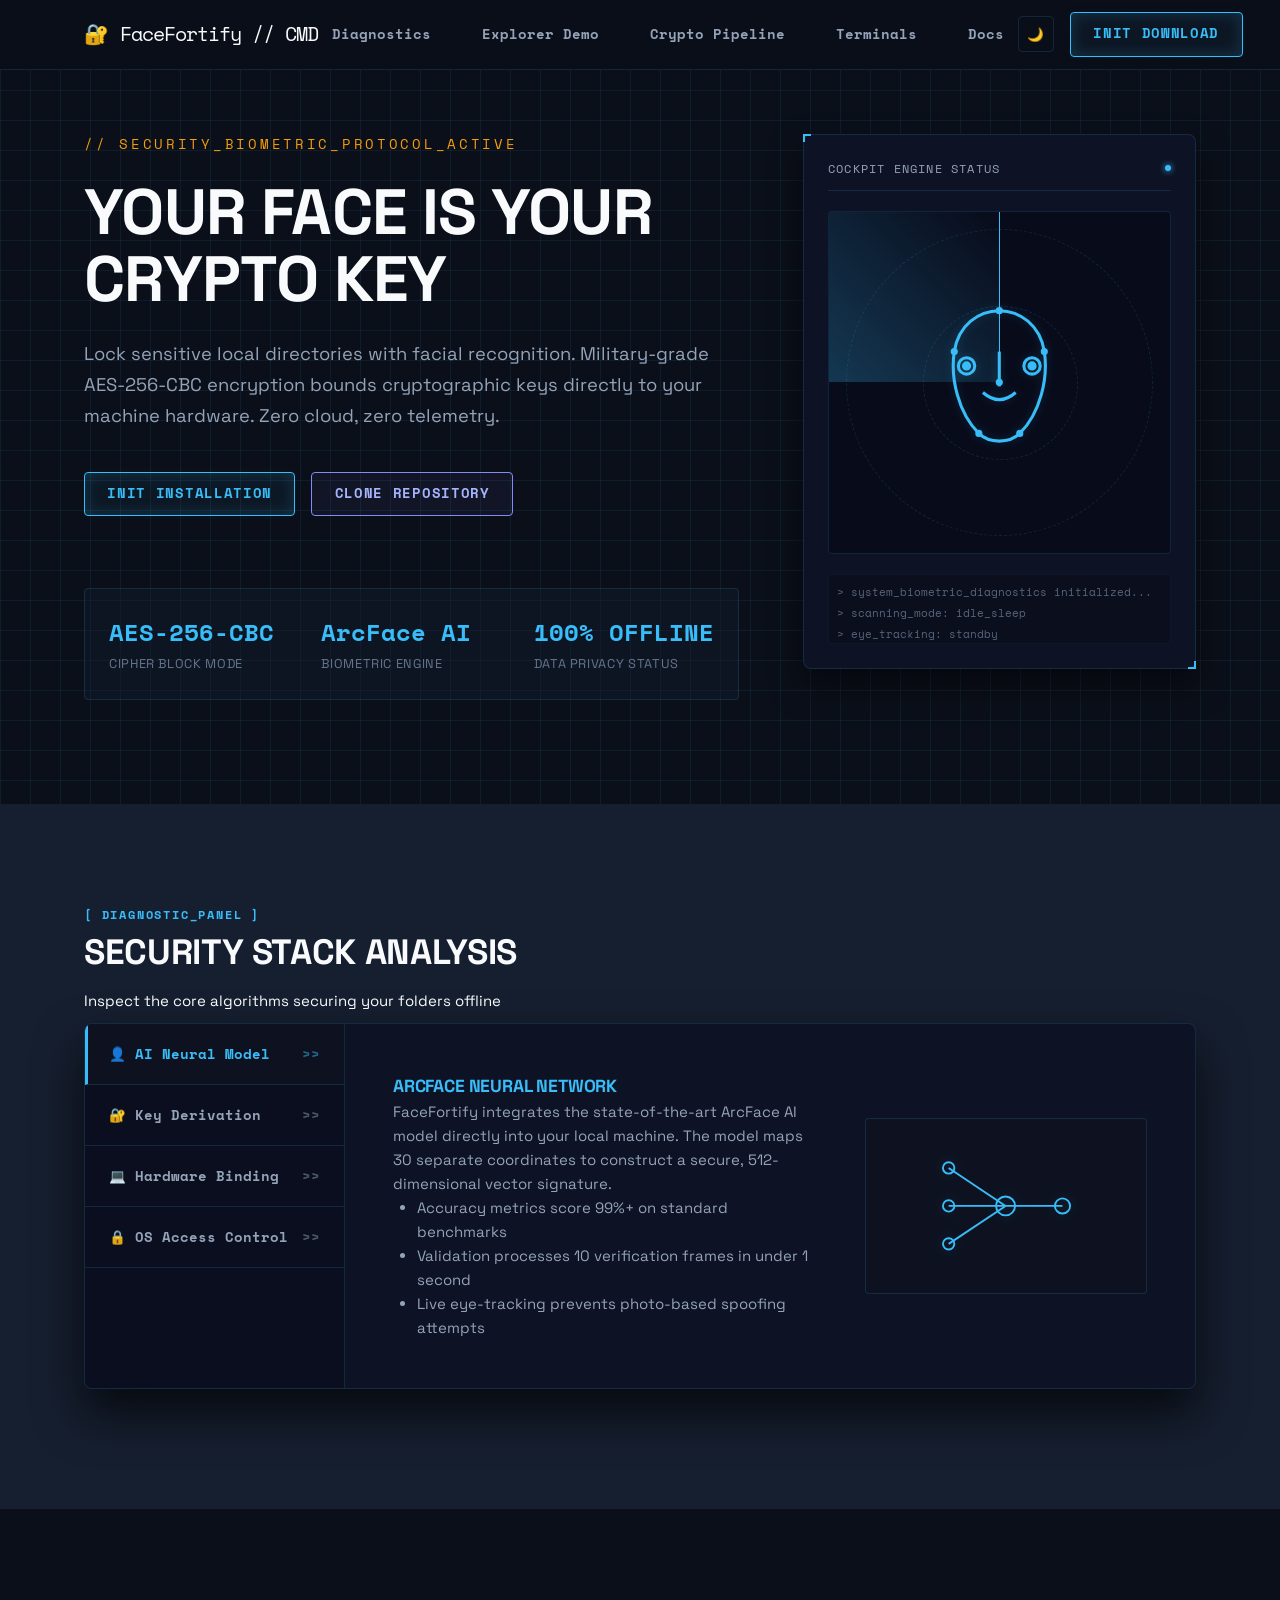
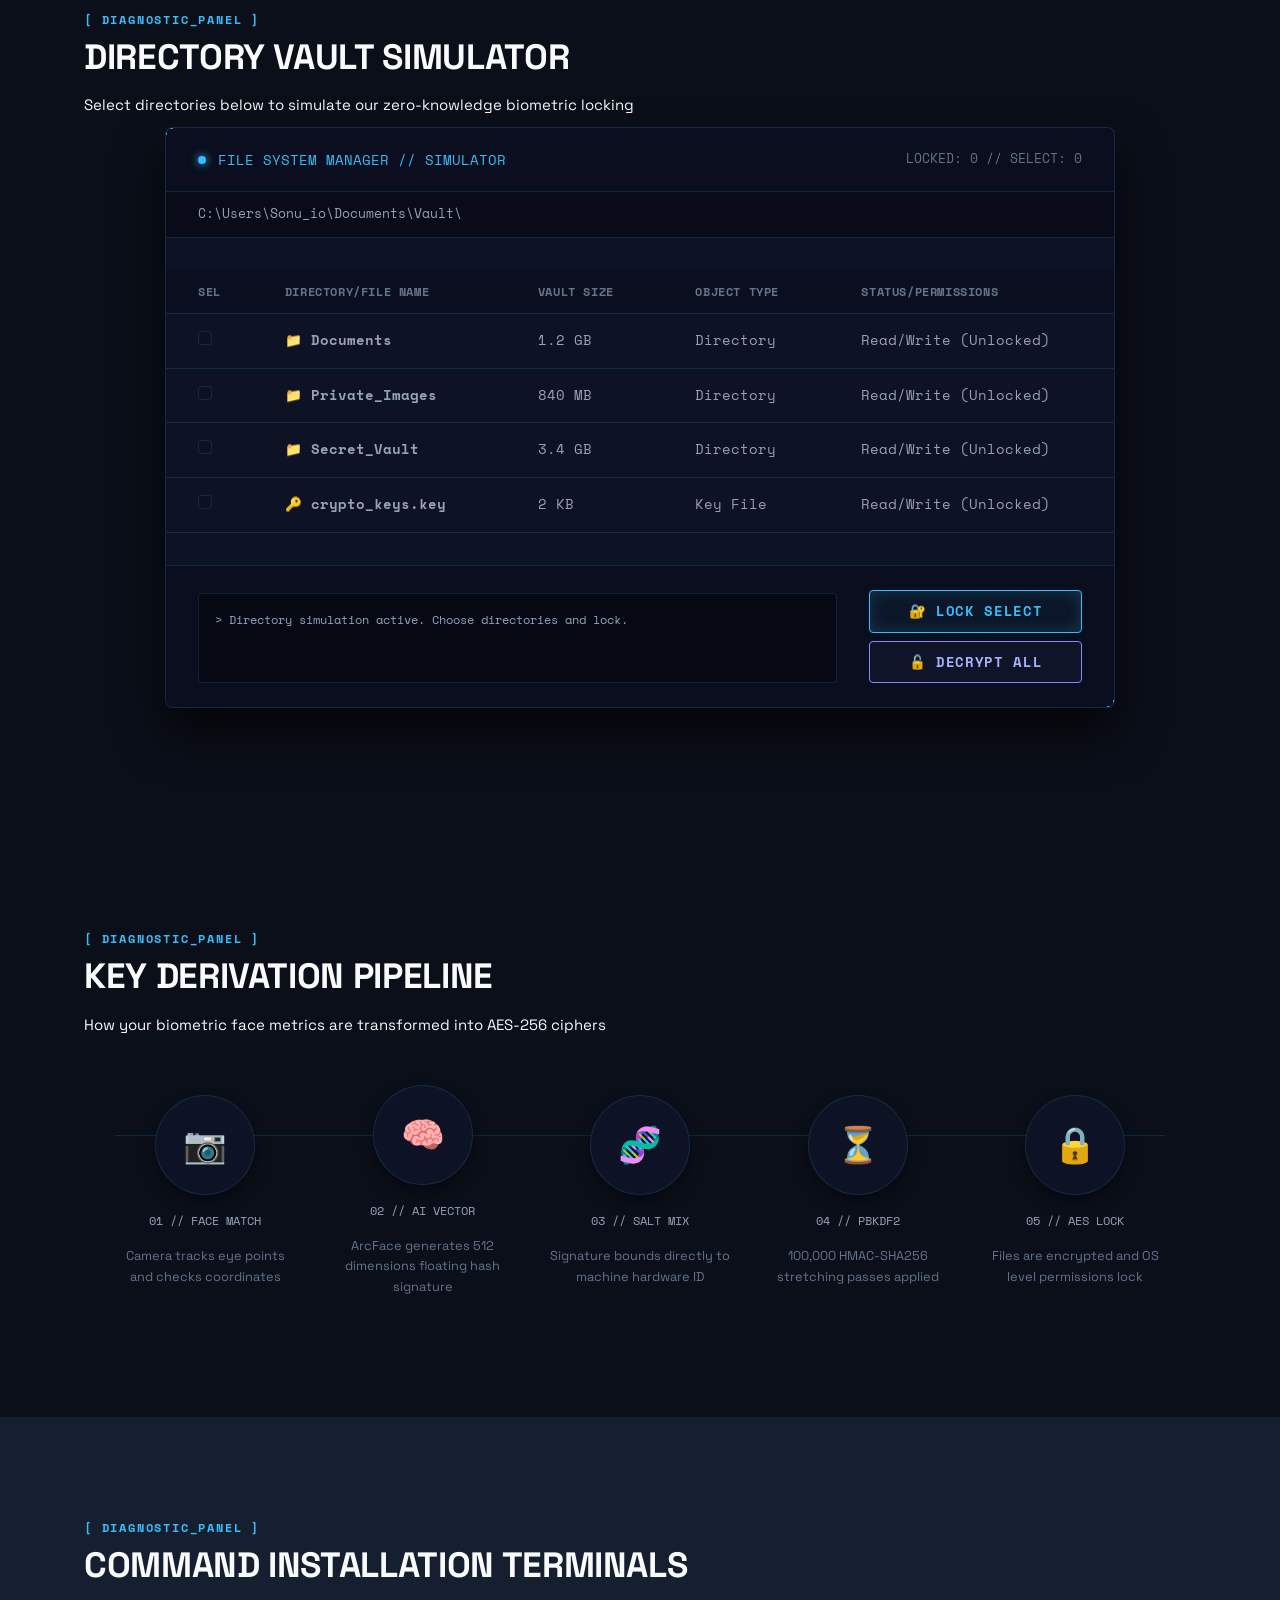
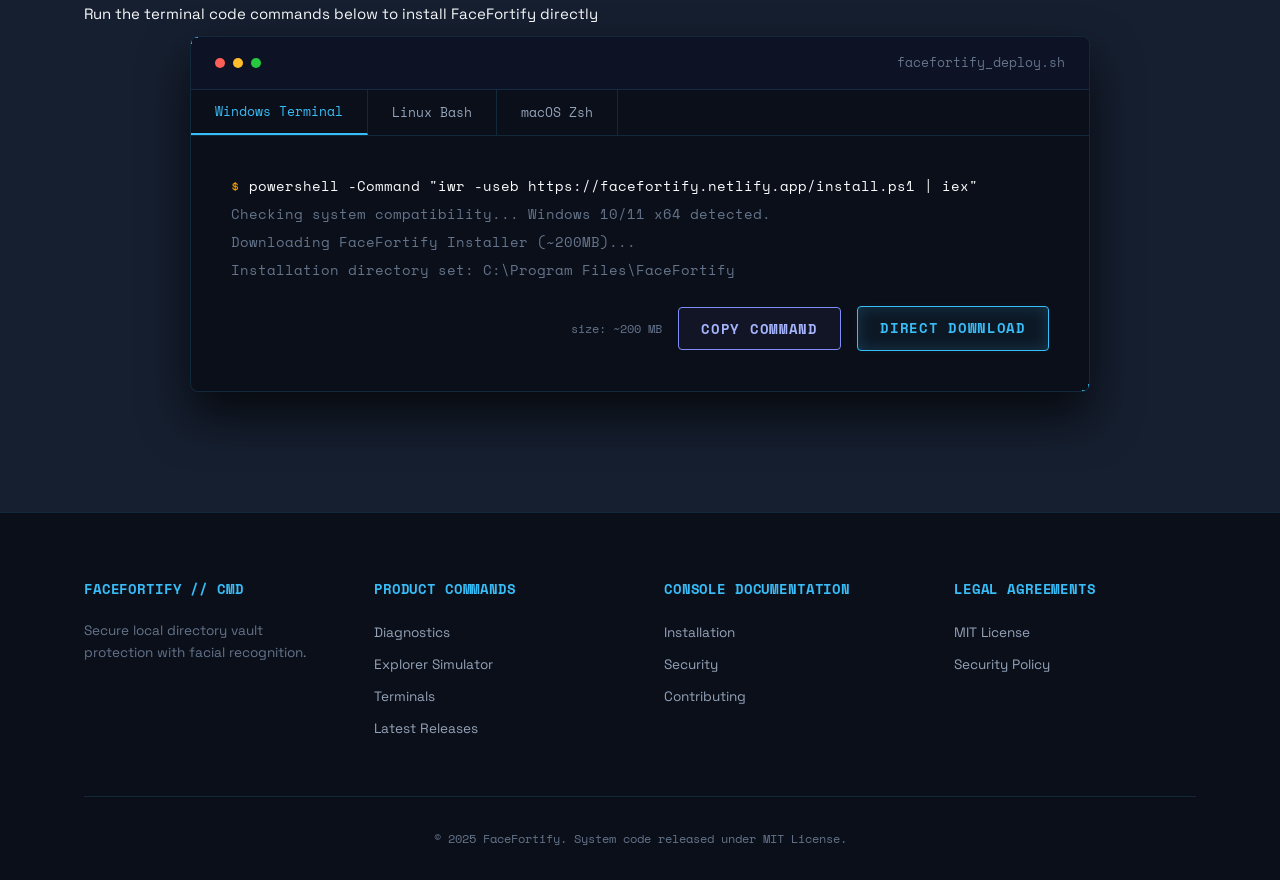
==== index.html @ 137acd89 "feat: initialize project website with documentation, core styling, and security guides" ====
<!DOCTYPE html>
<html lang="en">
<head>
    <meta charset="UTF-8">
    <meta name="viewport" content="width=device-width, initial-scale=1.0">
    <meta name="description" content="FaceFortify - Secure folder protection with facial recognition. Military-grade encryption meets cutting-edge AI.">
    <meta name="keywords" content="facial recognition, encryption, folder lock, security, privacy, AES-256">
    <meta name="author" content="FaceFortify">
    
    <!-- Open Graph / Social Media -->
    <meta property="og:type" content="website">
    <meta property="og:title" content="FaceFortify - Secure Folder Protection with Facial Recognition">
    <meta property="og:description" content="Lock your sensitive folders with your face. AES-256 encryption + AI-powered facial recognition.">
    <meta property="og:image" content="https://facefortify.netlify.app/images/social-preview.png">
    
    <title>FaceFortify - Biometric Folder Lock & Cryptographic Console</title>
    
    <!-- Favicon -->
    <link rel="icon" type="image/png" href="images/favicon.png">
    
    <!-- CSS -->
    <link rel="stylesheet" href="css/style.css">
</head>
<body>
    <!-- Navigation Cockpit -->
    <nav class="nav">
        <div class="container">
            <div class="nav-wrapper">
                <a href="index.html" class="logo">
                    🔐 <span>FaceFortify // CMD</span>
                </a>
                <ul class="nav-menu" id="nav-menu">
                    <li><a href="#diagnostic-console">Diagnostics</a></li>
                    <li><a href="#folder-explorer">Explorer Demo</a></li>
                    <li><a href="#pipeline">Crypto Pipeline</a></li>
                    <li><a href="#download">Terminals</a></li>
                    <li><a href="docs/user-guide.html">Docs</a></li>
                </ul>
                <div style="display: flex; align-items: center; gap: 1rem;">
                    <!-- Theme Toggle -->
                    <button id="theme-toggle" class="theme-toggle-btn" aria-label="Toggle Theme">
                        🌙
                    </button>
                    <!-- Mobile Hamburger -->
                    <button class="hamburger-menu" id="hamburger-menu" aria-label="Toggle Mobile Menu">
                        <span class="hamburger-line"></span>
                        <span class="hamburger-line"></span>
                        <span class="hamburger-line"></span>
                    </button>
                    <a href="#download" class="btn btn-primary">Init Download</a>
                </div>
            </div>
        </div>
    </nav>

    <!-- Hero Cockpit Section -->
    <section class="hero">
        <div class="container">
            <div class="hero-content">
                <div class="hero-text">
                    <span class="hero-tag">// security_biometric_protocol_active</span>
                    <h1 class="hero-title">
                        Your Face is Your <span class="gradient-text">Crypto Key</span>
                    </h1>
                    <p class="hero-subtitle">
                        Lock sensitive local directories with facial recognition. Military-grade AES-256-CBC encryption bounds cryptographic keys directly to your machine hardware. Zero cloud, zero telemetry.
                    </p>
                    <div class="hero-buttons">
                        <a href="#download" class="btn btn-large btn-primary">
                            Init Installation
                        </a>
                        <a href="https://github.com/SonuKumar-dev/FaceFortify" class="btn btn-large btn-secondary" target="_blank">
                            Clone Repository
                        </a>
                    </div>
                    
                    <div class="hero-stats">
                        <div class="stat">
                            <span class="stat-number">AES-256-CBC</span>
                            <span class="stat-label">CIPHER BLOCK MODE</span>
                        </div>
                        <div class="stat">
                            <span class="stat-number">ArcFace AI</span>
                            <span class="stat-label">BIOMETRIC ENGINE</span>
                        </div>
                        <div class="stat">
                            <span class="stat-number">100% OFFLINE</span>
                            <span class="stat-label">DATA PRIVACY STATUS</span>
                        </div>
                    </div>
                </div>

                <!-- Biometric Diagnostic Radar Cockpit (Right Side) -->
                <div class="biometric-scanner-cockpit hud-border">
                    <div class="cockpit-header">
                        <span class="cockpit-title">COCKPIT ENGINE STATUS</span>
                        <span class="status-dot" style="width: 6px; height: 6px; background-color: var(--primary-color); border-radius: 50%; box-shadow: 0 0 6px var(--primary-color);"></span>
                    </div>
                    
                    <div class="cockpit-screen">
                        <div class="cockpit-radar-grid"></div>
                        <div class="cockpit-radar-beam"></div>
                        
                        <!-- Face Biometric SVG Grid Overlay -->
                        <svg class="biometric-cockpit-mesh" viewBox="0 0 100 100">
                            <path d="M50 15 C40 15, 30 22, 28 35 C26 48, 30 65, 40 75 C45 80, 55 80, 60 75 C70 65, 74 48, 72 35 C70 22, 60 15, 50 15 Z" />
                            <path d="M38 42 A 4 4 0 1 1 30 42 A 4 4 0 1 1 38 42 Z" />
                            <path d="M70 42 A 4 4 0 1 1 62 42 A 4 4 0 1 1 70 42 Z" />
                            <path d="M42 55 Q 50 62, 58 55" />
                            <line x1="50" y1="35" x2="50" y2="52" />
                            <circle cx="50" cy="50" r="1" />
                            <!-- Eye tracker points -->
                            <circle cx="34" cy="42" r="1.5" fill="var(--primary-color)" />
                            <circle cx="66" cy="42" r="1.5" fill="var(--primary-color)" />
                            <!-- Face boundary tracking points -->
                            <circle cx="50" cy="15" r="1" fill="var(--primary-color)" />
                            <circle cx="28" cy="35" r="1" fill="var(--primary-color)" />
                            <circle cx="72" cy="35" r="1" fill="var(--primary-color)" />
                            <circle cx="40" cy="75" r="1" fill="var(--primary-color)" />
                            <circle cx="60" cy="75" r="1" fill="var(--primary-color)" />
                        </svg>
                    </div>
                    
                    <div class="cockpit-data-readout" id="cockpit-readout">
                        <div class="readout-line">> system_biometric_diagnostics initialized...</div>
                        <div class="readout-line">> scanning_mode: idle_sleep</div>
                        <div class="readout-line">> eye_tracking: standby</div>
                    </div>
                </div>
            </div>
        </div>
    </section>

    <!-- Technical Diagnostic Tabbed Panel -->
    <section class="diag-section" id="diagnostic-console">
        <div class="container">
            <div class="section-header">
                <h2 class="section-title">Security Stack Analysis</h2>
                <p class="section-subtitle">Inspect the core algorithms securing your folders offline</p>
            </div>
            
            <div class="diag-container">
                <div class="diag-tabs-menu">
                    <button class="diag-tab-btn active" data-tab="tab-neural">👤 AI Neural Model</button>
                    <button class="diag-tab-btn" data-tab="tab-cryptography">🔐 Key Derivation</button>
                    <button class="diag-tab-btn" data-tab="tab-hardware">💻 Hardware Binding</button>
                    <button class="diag-tab-btn" data-tab="tab-acl">🔒 OS Access Control</button>
                </div>
                
                <!-- Tab 1: AI Neural Model -->
                <div class="diag-panel-content active" id="tab-neural">
                    <div class="diag-panel-layout">
                        <div class="diag-panel-info">
                            <h3 class="neon-text-cyan mb-2">ArcFace Neural Network</h3>
                            <p class="mb-3" style="color: var(--text-secondary);">
                                FaceFortify integrates the state-of-the-art ArcFace AI model directly into your local machine. The model maps 30 separate coordinates to construct a secure, 512-dimensional vector signature.
                            </p>
                            <ul class="mb-3" style="margin-left: 1.5rem; color: var(--text-secondary);">
                                <li>Accuracy metrics score 99%+ on standard benchmarks</li>
                                <li>Validation processes 10 verification frames in under 1 second</li>
                                <li>Live eye-tracking prevents photo-based spoofing attempts</li>
                            </ul>
                        </div>
                        <div class="diag-visual-slot">
                            <!-- ArcFace SVG Diagram -->
                            <svg class="neural-grid-mesh" viewBox="0 0 100 60">
                                <!-- Node Connections -->
                                <line x1="20" y1="10" x2="50" y2="30" stroke="rgba(0, 242, 254, 0.2)" stroke-width="0.8" />
                                <line x1="20" y1="30" x2="50" y2="30" stroke="rgba(0, 242, 254, 0.2)" stroke-width="0.8" />
                                <line x1="20" y1="50" x2="50" y2="30" stroke="rgba(0, 242, 254, 0.2)" stroke-width="0.8" />
                                <line x1="50" y1="30" x2="80" y2="30" stroke="rgba(127, 0, 255, 0.3)" stroke-width="0.8" />
                                <!-- Network Nodes -->
                                <circle class="neural-node" cx="20" cy="10" r="3" />
                                <circle class="neural-node" cx="20" cy="30" r="3" />
                                <circle class="neural-node" cx="20" cy="50" r="3" />
                                <circle class="neural-node" cx="50" cy="30" r="5" />
                                <circle class="neural-node" cx="80" cy="30" r="4" fill="var(--secondary-light)" />
                            </svg>
                        </div>
                    </div>
                </div>
                
                <!-- Tab 2: Cryptography -->
                <div class="diag-panel-content" id="tab-cryptography">
                    <div class="diag-panel-layout">
                        <div class="diag-panel-info">
                            <h3 class="neon-text-purple mb-2">PBKDF2 Key Derivation</h3>
                            <p class="mb-3" style="color: var(--text-secondary);">
                                Encrypted key files are protected from brute force attacks using PBKDF2 hash stretching (utilizing HMAC-SHA256). The process stretches input vectors over 100,000 CPU iterations.
                            </p>
                            <ul class="mb-3" style="margin-left: 1.5rem; color: var(--text-secondary);">
                                <li>Derives keys using a dynamically generated unique cryptographed salt</li>
                                <li>Slows dictionary attack attempts down to 10 guesses per second</li>
                                <li>AES-256-CBC encrypts individual files sequentially</li>
                            </ul>
                        </div>
                        <div class="diag-visual-slot">
                            <!-- Cryptography SVG Diagram -->
                            <svg class="neural-grid-mesh" viewBox="0 0 100 60">
                                <!-- Mixing flow block diagram -->
                                <rect class="mixing-block" x="15" y="15" width="25" height="30" rx="2" />
                                <rect class="mixing-block" x="60" y="15" width="25" height="30" rx="2" />
                                <path class="mixing-arrow" d="M 40 30 L 60 30" />
                                <text x="27.5" y="33" fill="var(--primary-color)" font-family="Space Mono" font-size="6" text-anchor="middle">SALT</text>
                                <text x="72.5" y="33" fill="var(--secondary-light)" font-family="Space Mono" font-size="6" text-anchor="middle">KEY</text>
                            </svg>
                        </div>
                    </div>
                </div>
                
                <!-- Tab 3: Hardware Binding -->
                <div class="diag-panel-content" id="tab-hardware">
                    <div class="diag-panel-layout">
                        <div class="diag-panel-info">
                            <h3 class="neon-text-cyan mb-2">Machine Hardware Binding</h3>
                            <p class="mb-3" style="color: var(--text-secondary);">
                                To guarantee that stolen hard drives or copied keyfiles remain completely useless on other computers, FaceFortify derives hashes directly from machine hardware signatures.
                            </p>
                            <ul class="mb-3" style="margin-left: 1.5rem; color: var(--text-secondary);">
                                <li>CPU serial numbers and motherboard serial identifiers are queried</li>
                                <li>Primary network interfaces' hardware MAC addresses are mixed in</li>
                                <li>Backup passwords can recover data if hardware needs repairs</li>
                            </ul>
                        </div>
                        <div class="diag-visual-slot">
                            <svg class="neural-grid-mesh" viewBox="0 0 100 60">
                                <!-- Hardware bind graphic -->
                                <rect x="25" y="10" width="50" height="40" rx="4" fill="none" stroke="var(--primary-color)" stroke-width="1" />
                                <line x1="25" y1="20" x2="75" y2="20" stroke="var(--primary-color)" stroke-width="1" />
                                <line x1="25" y1="40" x2="75" y2="40" stroke="var(--primary-color)" stroke-width="1" />
                                <text x="50" y="17" fill="var(--primary-color)" font-family="Space Mono" font-size="5" text-anchor="middle">CPU SIG</text>
                                <text x="50" y="32" fill="var(--primary-color)" font-family="Space Mono" font-size="5" text-anchor="middle">MAC ADDR</text>
                                <text x="50" y="47" fill="var(--primary-color)" font-family="Space Mono" font-size="5" text-anchor="middle">MOTHERBOARD</text>
                            </svg>
                        </div>
                    </div>
                </div>
                
                <!-- Tab 4: OS Access Control -->
                <div class="diag-panel-content" id="tab-acl">
                    <div class="diag-panel-layout">
                        <div class="diag-panel-info">
                            <h3 class="neon-text-purple mb-2">OS-Level Permissions Lock</h3>
                            <p class="mb-3" style="color: var(--text-secondary);">
                                Besides binary file encryption, the desktop app modifies system access control permissions dynamically on folders.
                            </p>
                            <ul class="mb-3" style="margin-left: 1.5rem; color: var(--text-secondary);">
                                <li>Applies OS Access Control Lists (ACL) on Windows hosts</li>
                                <li>Fires system chmod updates directly on Linux and macOS devices</li>
                                <li>Restricts other local user profiles from accessing locked paths</li>
                            </ul>
                        </div>
                        <div class="diag-visual-slot">
                            <svg class="neural-grid-mesh" viewBox="0 0 100 60">
                                <!-- OS shield graphic -->
                                <path d="M 50 10 Q 30 15, 30 35 Q 50 50, 50 50 Q 50 50, 70 35 Q 70 15, 50 10 Z" fill="none" stroke="var(--secondary-light)" stroke-width="1.5" />
                                <text x="50" y="32" fill="var(--text-primary)" font-family="Space Mono" font-size="8" text-anchor="middle">ACL</text>
                            </svg>
                        </div>
                    </div>
                </div>
            </div>
        </div>
    </section>

    <!-- Simulated Interactive File Directory Explorer Tree Widget -->
    <section class="explorer-section" id="folder-explorer">
        <div class="container">
            <div class="section-header">
                <h2 class="section-title">Directory Vault Simulator</h2>
                <p class="section-subtitle">Select directories below to simulate our zero-knowledge biometric locking</p>
            </div>
            
            <div class="explorer-grid-container hud-border">
                <div class="scan-laser-overlay" id="row-scan-laser"></div>
                
                <div class="explorer-header">
                    <span class="explorer-title">
                        <span class="explorer-indicator"></span>
                        FILE SYSTEM MANAGER // SIMULATOR
                    </span>
                    <span class="monospace" style="font-size: 0.8rem; color: var(--text-light);" id="lock-count-label">LOCKED: 0 // SELECT: 0</span>
                </div>
                
                <div class="explorer-path-bar">
                    C:\Users\Sonu_io\Documents\Vault\
                </div>
                
                <table class="explorer-table">
                    <thead>
                        <tr>
                            <th class="explorer-th" style="width: 60px;">SEL</th>
                            <th class="explorer-th">DIRECTORY/FILE NAME</th>
                            <th class="explorer-th">VAULT SIZE</th>
                            <th class="explorer-th">OBJECT TYPE</th>
                            <th class="explorer-th">STATUS/PERMISSIONS</th>
                        </tr>
                    </thead>
                    <tbody id="directory-list-body">
                        <!-- Dynamic directory rows will be loaded by main.js -->
                    </tbody>
                </table>
                
                <div class="explorer-console-deck">
                    <div class="explorer-log-terminal" id="explorer-console-logs">
                        <div class="console-line">> Directory simulation active. Choose directories and lock.</div>
                    </div>
                    <div class="explorer-actions">
                        <button class="btn btn-primary" id="btn-lock-files">🔐 LOCK SELECT</button>
                        <button class="btn btn-secondary" id="btn-unlock-files" disabled>🔓 DECRYPT ALL</button>
                    </div>
                </div>
            </div>
        </div>
    </section>

    <!-- Cryptographic Key Pipeline Flowchart -->
    <section class="pipeline-section" id="pipeline">
        <div class="container">
            <div class="section-header">
                <h2 class="section-title">Key Derivation Pipeline</h2>
                <p class="section-subtitle">How your biometric face metrics are transformed into AES-256 ciphers</p>
            </div>
            
            <div class="pipeline-flow">
                <!-- Node 1 -->
                <div class="pipeline-node">
                    <div class="node-icon-wrapper">📷</div>
                    <span class="node-label">01 // FACE MATCH</span>
                    <span class="node-desc">Camera tracks eye points and checks coordinates</span>
                </div>
                <!-- Node 2 -->
                <div class="pipeline-node">
                    <div class="node-icon-wrapper">🧠</div>
                    <span class="node-label">02 // AI VECTOR</span>
                    <span class="node-desc">ArcFace generates 512 dimensions floating hash signature</span>
                </div>
                <!-- Node 3 -->
                <div class="pipeline-node">
                    <div class="node-icon-wrapper">🧬</div>
                    <span class="node-label">03 // SALT MIX</span>
                    <span class="node-desc">Signature bounds directly to machine hardware ID</span>
                </div>
                <!-- Node 4 -->
                <div class="pipeline-node">
                    <div class="node-icon-wrapper">⏳</div>
                    <span class="node-label">04 // PBKDF2</span>
                    <span class="node-desc">100,000 HMAC-SHA256 stretching passes applied</span>
                </div>
                <!-- Node 5 -->
                <div class="pipeline-node">
                    <div class="node-icon-wrapper">🔒</div>
                    <span class="node-label">05 // AES LOCK</span>
                    <span class="node-desc">Files are encrypted and OS level permissions lock</span>
                </div>
            </div>
        </div>
    </section>

    <!-- Terminal-Style Software Download Deck -->
    <section class="download-section" id="download">
        <div class="container">
            <div class="section-header">
                <h2 class="section-title">Command Installation Terminals</h2>
                <p class="section-subtitle">Run the terminal code commands below to install FaceFortify directly</p>
            </div>
            
            <div class="download-console-deck hud-border">
                <div class="download-console-header">
                    <div class="console-dots">
                        <span class="dot red"></span>
                        <span class="dot yellow"></span>
                        <span class="dot green"></span>
                    </div>
                    <span class="monospace" style="font-size: 0.8rem; color: var(--text-light);">facefortify_deploy.sh</span>
                </div>
                
                <div class="console-tab-selectors">
                    <button class="console-tab-btn active" data-platform="windows">Windows Terminal</button>
                    <button class="console-tab-btn" data-platform="linux">Linux Bash</button>
                    <button class="console-tab-btn" data-platform="macos">macOS Zsh</button>
                </div>
                
                <div class="download-shell-panel">
                    <div class="shell-code-lines" id="shell-cmd-output">
                        <!-- Dynamic output loaded by main.js -->
                    </div>
                    <div class="console-actions-bar">
                        <span class="monospace" style="font-size: 0.75rem; color: var(--text-light);">size: ~200 MB</span>
                        <button class="btn btn-secondary" id="btn-copy-shell">COPY COMMAND</button>
                        <a href="#" class="btn btn-primary" id="btn-direct-download">DIRECT DOWNLOAD</a>
                    </div>
                </div>
            </div>
        </div>
    </section>

    <!-- Footer Cockpit -->
    <footer class="footer">
        <div class="container">
            <div class="footer-content">
                <div class="footer-section">
                    <h4>FaceFortify // CMD</h4>
                    <p>Secure local directory vault protection with facial recognition.</p>
                </div>
                
                <div class="footer-section">
                    <h4>Product Commands</h4>
                    <ul>
                        <li><a href="#diagnostic-console">Diagnostics</a></li>
                        <li><a href="#folder-explorer">Explorer Simulator</a></li>
                        <li><a href="#download">Terminals</a></li>
                        <li><a href="https://github.com/SonuKumar-dev/FaceFortify/releases" target="_blank">Latest Releases</a></li>
                    </ul>
                </div>
                
                <div class="footer-section">
                    <h4>Console Documentation</h4>
                    <ul>
                        <li><a href="docs/installation.html">Installation</a></li>
                        <li><a href="docs/security.html">Security</a></li>
                        <li><a href="https://github.com/SonuKumar-dev/FaceFortify/blob/main/docs/CONTRIBUTING.md" target="_blank">Contributing</a></li>
                    </ul>
                </div>
                
                <div class="footer-section">
                    <h4>Legal Agreements</h4>
                    <ul>
                        <li><a href="https://github.com/SonuKumar-dev/FaceFortify/blob/main/LICENSE" target="_blank">MIT License</a></li>
                        <li><a href="https://github.com/SonuKumar-dev/FaceFortify/blob/main/docs/SECURITY.md" target="_blank">Security Policy</a></li>
                    </ul>
                </div>
            </div>
            
            <div class="footer-bottom">
                <p>&copy; 2025 FaceFortify. System code released under MIT License.</p>
            </div>
        </div>
    </footer>

    <!-- JavaScript -->
    <script src="js/main.js"></script>
</body>
</html>
---- css/style.css ----
/* ==========================================================================
   FaceFortify Immersive Biometric Command Console Stylesheet
   ========================================================================== */

@import url('https://fonts.googleapis.com/css2?family=Space+Grotesk:wght@400;500;600;700&family=Space+Mono:wght@400;700&family=Inter:wght@400;500;600;700&display=swap');

/* --- Command Console Theme Variables (Blueprint Cyber Default) --- */
:root {
    --primary-color: #38bdf8;
    /* Soft Electric Sky Blue */
    --primary-dark: #0284c7;
    --primary-light: #7dd3fc;

    --secondary-color: #818cf8;
    /* Soft Indigo */
    --secondary-dark: #4f46e5;
    --secondary-light: #a5b4fc;

    --accent-color: #f59e0b;
    /* Warm Amber */
    --accent-glow: rgba(245, 158, 11, 0.15);

    --text-primary: #f8fafc;
    /* Premium Soft White */
    --text-secondary: #94a3b8;
    /* Cool Grey */
    --text-light: #64748b;
    /* Muted Slate Grey */

    --bg-primary: #0b0f19;
    /* Refined Dark Space Navy */
    --bg-secondary: #161f30;
    /* Dark Slate Blue Card Area */
    --bg-tertiary: #0e1225;
    /* Slate Panel */

    --border-color: rgba(56, 189, 248, 0.15);
    --border-hover: rgba(56, 189, 248, 0.35);
    --border-active: rgba(129, 140, 248, 0.4);

    --card-bg: rgba(22, 31, 48, 0.75);
    --glass-bg: rgba(11, 15, 25, 0.85);
    --glass-border: rgba(56, 189, 248, 0.1);
    --glass-shadow: 0 16px 50px 0 rgba(0, 0, 0, 0.65);

    --cyan-glow: rgba(56, 189, 248, 0.2);
    --purple-glow: rgba(129, 140, 248, 0.2);

    --shadow-sm: 0 2px 4px rgba(0, 0, 0, 0.3);
    --shadow-md: 0 8px 16px rgba(0, 0, 0, 0.4);
    --shadow-lg: 0 16px 32px rgba(0, 0, 0, 0.5);
    --shadow-xl: 0 24px 48px rgba(0, 0, 0, 0.7);

    --radius-sm: 0.25rem;
    --radius-md: 0.5rem;
    --radius-lg: 0.75rem;
    --radius-xl: 1.25rem;

    --transition: all 0.3s cubic-bezier(0.25, 0.8, 0.25, 1);
    --transition-fast: all 0.15s cubic-bezier(0.25, 0.8, 0.25, 1);

    /* Dynamic UI blocks */
    --bg-terminal: rgba(0, 0, 0, 0.35);
    --bg-panel-dark: rgba(6, 8, 20, 0.4);
    --bg-panel-dark-solid: #0e1220;
    --bg-radar-screen: rgba(6, 8, 20, 0.6);
    --bg-stats: rgba(22, 31, 48, 0.4);
    --radar-beam-gradient: linear-gradient(45deg, rgba(56, 189, 248, 0.25), transparent);
    --radar-border-cyan: rgba(56, 189, 248, 0.15);
}

/* --- Light Mode Variable Overrides (Holographic Light Console) --- */
.light-mode {
    --primary-color: #0284c7;
    /* Refined Sky Blue */
    --primary-dark: #0369a1;
    --primary-light: #38bdf8;

    --secondary-color: #4f46e5;
    /* Deep Indigo */
    --secondary-dark: #3730a3;
    --secondary-light: #818cf8;

    --accent-color: #d97706;
    /* Refined Amber */
    --accent-glow: rgba(217, 119, 6, 0.1);

    --text-primary: #0f172a;
    /* Deep Slate Navy */
    --text-secondary: #475569;
    /* Medium Slate Grey */
    --text-light: #64748b;
    /* Muted Slate */

    --bg-primary: #f8fafc;
    /* Sleek White-Grey */
    --bg-secondary: #f1f5f9;
    /* Slate Grid Background */
    --bg-tertiary: #e2e8f0;
    /* Panel Outline Background */

    --border-color: rgba(15, 23, 42, 0.08);
    --border-hover: rgba(15, 23, 42, 0.2);
    --border-active: rgba(79, 70, 229, 0.25);

    --card-bg: rgba(255, 255, 255, 0.85);
    --glass-bg: rgba(255, 255, 255, 0.85);
    --glass-border: rgba(15, 23, 42, 0.06);
    --glass-shadow: 0 16px 50px 0 rgba(15, 23, 42, 0.05);

    --cyan-glow: rgba(2, 132, 199, 0.1);
    --purple-glow: rgba(79, 70, 229, 0.1);

    /* Dynamic UI blocks override */
    --bg-terminal: rgba(15, 23, 42, 0.04);
    --bg-panel-dark: rgba(255, 255, 255, 0.5);
    --bg-panel-dark-solid: #f1f4f8;
    --bg-radar-screen: rgba(255, 255, 255, 0.7);
    --bg-stats: var(--bg-secondary);
    --radar-beam-gradient: linear-gradient(45deg, rgba(2, 132, 199, 0.12), transparent);
    --radar-border-cyan: rgba(2, 132, 199, 0.1);
}

/* ==========================================================================
   Base HUD Layout
   ========================================================================== */
* {
    margin: 0;
    padding: 0;
    box-sizing: border-box;
}

html {
    scroll-behavior: smooth;
}

body {
    font-family: 'Space Grotesk', 'Inter', -apple-system, sans-serif;
    font-size: 15px;
    line-height: 1.6;
    color: var(--text-primary);
    background: var(--bg-primary);
    -webkit-font-smoothing: antialiased;
    overflow-x: hidden;
    transition: background-color 0.4s ease, color 0.4s ease;
}

/* Scientific Tech-Grid Grid Overlay */
body::before {
    content: "";
    position: absolute;
    top: 0;
    left: 0;
    width: 100%;
    height: 100%;
    background-image:
        linear-gradient(var(--border-color) 1px, transparent 1px),
        linear-gradient(90deg, var(--border-color) 1px, transparent 1px);
    background-size: 30px 30px;
    pointer-events: none;
    z-index: -10;
    opacity: 0.55;
}

/* Container Layout */
.container {
    max-width: 1240px;
    margin: 0 auto;
    padding: 0 4rem;
}

/* Monospace text blocks */
.monospace {
    font-family: 'Space Mono', monospace;
}

/* Scientific Scrollbars */
::-webkit-scrollbar {
    width: 8px;
    height: 8px;
}

::-webkit-scrollbar-track {
    background: var(--bg-primary);
    border-left: 1px solid var(--border-color);
}

::-webkit-scrollbar-thumb {
    background: var(--bg-tertiary);
    border: 1px solid var(--border-color);
    border-radius: var(--radius-sm);
}

::-webkit-scrollbar-thumb:hover {
    background: var(--primary-color);
    box-shadow: 0 0 10px var(--cyan-glow);
}

/* ==========================================================================
   Typography & Technical Indicators
   ========================================================================== */
h1,
h2,
h3,
h4,
h5,
h6 {
    font-family: 'Space Grotesk', sans-serif;
    font-weight: 700;
    color: var(--text-primary);
    letter-spacing: -0.01em;
    text-transform: uppercase;
}

h1 {
    font-size: 4rem;
    line-height: 1.05;
}

h2 {
    font-size: 2.2rem;
    position: relative;
    display: inline-block;
    padding-bottom: 0.5rem;
}

/* Technical indicator header marker */
.section-title::before {
    content: "[ DIAGNOSTIC_PANEL ]";
    position: absolute;
    top: -1.2rem;
    left: 0;
    font-family: 'Space Mono', monospace;
    font-size: 0.75rem;
    color: var(--primary-color);
    letter-spacing: 0.15em;
}

/* Cybernetic High-Contrast Text */
.neon-text-cyan {
    color: var(--primary-color);
}

.neon-text-purple {
    color: var(--secondary-light);
}

/* Grid layout borders */
.hud-border {
    border: 1px solid var(--border-color);
    position: relative;
}

.hud-border::before {
    content: "";
    position: absolute;
    width: 6px;
    height: 6px;
    border-top: 2px solid var(--primary-color);
    border-left: 2px solid var(--primary-color);
    top: -1px;
    left: -1px;
}

.hud-border::after {
    content: "";
    position: absolute;
    width: 6px;
    height: 6px;
    border-bottom: 2px solid var(--primary-color);
    border-right: 2px solid var(--primary-color);
    bottom: -1px;
    right: -1px;
}

/* ==========================================================================
   Navigation Cockpit
   ========================================================================== */
.nav {
    position: sticky;
    top: 0;
    z-index: 1000;
    background: var(--glass-bg);
    border-bottom: 1px solid var(--border-color);
    padding: 0.75rem 0;
    backdrop-filter: blur(10px);
    transition: var(--transition);
}

.nav-wrapper {
    display: flex;
    align-items: center;
    justify-content: space-between;
}

.logo {
    display: inline-flex;
    align-items: center;
    gap: 0.75rem;
    font-family: 'Space Mono', monospace;
    font-size: 1.25rem;
    font-weight: 700;
    color: var(--primary-color);
    text-decoration: none;
    letter-spacing: -0.05em;
    white-space: nowrap;
}

.logo span {
    color: var(--text-primary);
    font-weight: 400;
}

.nav-menu {
    display: flex;
    list-style: none;
    gap: 1.5rem;
    align-items: center;
}

.nav-menu a {
    color: var(--text-secondary);
    text-decoration: none;
    font-weight: 600;
    font-size: 0.9rem;
    font-family: 'Space Mono', monospace;
    transition: var(--transition);
    position: relative;
    padding: 0.25rem 0.85rem;
    white-space: nowrap;
}

.nav-menu a::before {
    content: "<";
    position: absolute;
    left: 0;
    opacity: 0;
    transition: var(--transition);
    color: var(--primary-color);
}

.nav-menu a::after {
    content: ">";
    position: absolute;
    right: 0;
    opacity: 0;
    transition: var(--transition);
    color: var(--primary-color);
}

.nav-menu a:hover {
    color: var(--primary-color);
}

.nav-menu a:hover::before,
.nav-menu a:hover::after {
    opacity: 1;
}

/* Interactive Navigation Action Buttons */
.btn {
    display: inline-flex;
    align-items: center;
    justify-content: center;
    gap: 0.75rem;
    padding: 0.65rem 1.4rem;
    font-family: 'Space Mono', monospace;
    font-size: 0.85rem;
    font-weight: 700;
    text-transform: uppercase;
    letter-spacing: 0.05em;
    text-decoration: none;
    cursor: pointer;
    border-radius: var(--radius-sm);
    transition: var(--transition-fast);
    white-space: nowrap;
}

.btn-primary {
    background: rgba(56, 189, 248, 0.05);
    border: 1px solid var(--primary-color);
    color: var(--primary-color);
    box-shadow: 0 0 15px var(--cyan-glow) inset, 0 0 10px rgba(56, 189, 248, 0.05);
}

.btn-primary:hover {
    background: var(--primary-color);
    color: var(--bg-primary);
    box-shadow: 0 0 20px var(--cyan-glow);
    transform: translateY(-1px);
}

.btn-secondary {
    background: rgba(129, 140, 248, 0.05);
    border: 1px solid var(--secondary-color);
    color: var(--secondary-light);
}

.btn-secondary:hover {
    background: var(--secondary-color);
    color: var(--bg-primary);
    box-shadow: 0 0 20px var(--purple-glow);
    transform: translateY(-1px);
}

/* Hamburg mobile structures */
.theme-toggle-btn {
    background: none;
    border: 1px solid var(--border-color);
    color: var(--text-primary);
    width: 36px;
    height: 36px;
    border-radius: var(--radius-sm);
    cursor: pointer;
    display: flex;
    align-items: center;
    justify-content: center;
    transition: var(--transition);
}

.theme-toggle-btn:hover {
    border-color: var(--primary-color);
    box-shadow: 0 0 8px var(--cyan-glow);
}

.hamburger-menu {
    display: none;
    background: none;
    border: none;
    cursor: pointer;
    z-index: 1001;
}

.hamburger-line {
    display: block;
    width: 22px;
    height: 1px;
    margin: 6px 0;
    background-color: var(--primary-color);
    transition: var(--transition);
}

@media (max-width: 968px) {
    .hamburger-menu {
        display: block;
    }

    .nav-menu {
        position: fixed;
        top: 0;
        right: -100%;
        width: 300px;
        height: 100vh;
        background: var(--bg-secondary);
        border-left: 1px solid var(--border-color);
        flex-direction: column;
        justify-content: flex-start;
        align-items: flex-start;
        padding: 6rem 2rem 2rem;
        transition: var(--transition);
        z-index: 999;
    }

    .nav-menu.active {
        right: 0;
    }

    .nav-menu li {
        width: 100%;
        margin-bottom: 1.5rem;
    }

    .hamburger-menu.active .hamburger-line:nth-child(1) {
        transform: translateY(7px) rotate(45deg);
    }

    .hamburger-menu.active .hamburger-line:nth-child(2) {
        opacity: 0;
    }

    .hamburger-menu.active .hamburger-line:nth-child(3) {
        transform: translateY(-7px) rotate(-45deg);
    }
}

/* ==========================================================================
   Hero Cockpit Grid Layout
   ========================================================================== */
.hero {
    padding: 4.0rem 0 6.5rem;
    position: relative;
}

.hero-content {
    display: grid;
    grid-template-columns: 1.25fr 0.75fr;
    gap: 4rem;
    align-items: start;
}

.hero-text {
    display: flex;
    flex-direction: column;
    gap: 1.5rem;
}

.hero-tag {
    font-family: 'Space Mono', monospace;
    font-size: 0.85rem;
    color: var(--accent-color);
    letter-spacing: 0.2em;
    text-transform: uppercase;
}

.hero-title {
    font-size: 4rem;
    font-weight: 800;
}

.hero-subtitle {
    font-size: 1.15rem;
    color: var(--text-secondary);
    line-height: 1.7;
    margin-bottom: 1rem;
}

.hero-buttons {
    display: flex;
    gap: 1rem;
}

.hero-stats {
    display: grid;
    grid-template-columns: repeat(3, 1fr);
    gap: 2rem;
    margin-top: 3rem;
    background: var(--bg-stats);
    padding: 1.5rem;
    border: 1px solid var(--border-color);
    border-radius: var(--radius-sm);
}

.stat-number {
    font-family: 'Space Mono', monospace;
    font-size: 1.5rem;
    font-weight: 700;
    color: var(--primary-color);
}

.stat-label {
    font-size: 0.8rem;
    color: var(--text-light);
    text-transform: uppercase;
    letter-spacing: 0.05em;
    margin-top: 0.25rem;
}

/* Biometric Diagnostic Radar Cockpit (Right Side) */
.biometric-scanner-cockpit {
    background: var(--bg-tertiary);
    border: 1px solid var(--border-color);
    border-radius: var(--radius-md);
    padding: 1.5rem;
    display: flex;
    flex-direction: column;
    gap: 1.25rem;
    box-shadow: var(--shadow-lg);
    position: relative;
}

.cockpit-header {
    display: flex;
    justify-content: space-between;
    align-items: center;
    border-bottom: 1px solid var(--border-color);
    padding-bottom: 0.75rem;
}

.cockpit-title {
    font-family: 'Space Mono', monospace;
    font-size: 0.75rem;
    color: var(--text-secondary);
    letter-spacing: 0.1em;
}

.cockpit-screen {
    width: 100%;
    aspect-ratio: 1;
    border: 1px solid var(--border-color);
    background: var(--bg-radar-screen);
    border-radius: var(--radius-sm);
    position: relative;
    overflow: hidden;
    display: flex;
    align-items: center;
    justify-content: center;
}

.cockpit-radar-grid {
    position: absolute;
    width: 90%;
    height: 90%;
    border: 1px dashed var(--radar-border-cyan);
    border-radius: 50%;
}

.cockpit-radar-grid::before {
    content: "";
    position: absolute;
    top: 25%;
    left: 25%;
    width: 50%;
    height: 50%;
    border: 1px dashed var(--radar-border-cyan);
    border-radius: 50%;
}

.cockpit-radar-beam {
    position: absolute;
    width: 50%;
    height: 50%;
    background: var(--radar-beam-gradient);
    transform-origin: bottom right;
    bottom: 50%;
    right: 50%;
    border-right: 1px solid var(--primary-color);
    animation: radarRotation 4s linear infinite;
}

.biometric-cockpit-mesh {
    width: 60%;
    height: 60%;
    fill: none;
    stroke: var(--primary-color);
    stroke-width: 1.5;
    z-index: 2;
    filter: drop-shadow(0 0 5px var(--cyan-glow));
}

.cockpit-data-readout {
    font-family: 'Space Mono', monospace;
    font-size: 0.7rem;
    color: var(--text-light);
    height: 70px;
    overflow-y: hidden;
    background: rgba(0, 0, 0, 0.2);
    padding: 0.5rem;
    border: 1px solid rgba(0, 242, 254, 0.05);
    border-radius: var(--radius-sm);
    display: flex;
    flex-direction: column;
    gap: 0.2rem;
}

.readout-line {
    white-space: nowrap;
    opacity: 0.85;
}

@keyframes radarRotation {
    from {
        transform: rotate(0deg);
    }

    to {
        transform: rotate(360deg);
    }
}

@media (max-width: 968px) {
    .hero-content {
        grid-template-columns: 1fr;
        gap: 3rem;
    }

    .hero-buttons {
        flex-direction: column;
    }
}

/* ==========================================================================
   Diagnostic Tabs Dashboard Console
   ========================================================================== */
.diag-section {
    padding: 7.5rem 0;
    background: var(--bg-secondary);
}

.diag-header {
    margin-bottom: 3rem;
}

.diag-container {
    display: grid;
    grid-template-columns: 260px 1fr;
    border: 1px solid var(--border-color);
    border-radius: var(--radius-md);
    background: var(--bg-tertiary);
    overflow: hidden;
    box-shadow: var(--shadow-xl);
}

.diag-tabs-menu {
    border-right: 1px solid var(--border-color);
    background: var(--bg-panel-dark);
    display: flex;
    flex-direction: column;
}

.diag-tab-btn {
    background: none;
    border: none;
    border-bottom: 1px solid var(--border-color);
    color: var(--text-secondary);
    padding: 1.25rem 1.5rem;
    text-align: left;
    font-family: 'Space Mono', monospace;
    font-size: 0.85rem;
    font-weight: 700;
    cursor: pointer;
    transition: var(--transition);
    display: flex;
    justify-content: space-between;
    align-items: center;
}

.diag-tab-btn:hover {
    background: rgba(56, 189, 248, 0.03);
    color: var(--primary-color);
}

.diag-tab-btn.active {
    background: var(--bg-panel-dark-solid);
    color: var(--primary-color);
    border-left: 3px solid var(--primary-color);
    padding-left: calc(1.5rem - 3px);
}

.diag-tab-btn::after {
    content: ">>";
    opacity: 0.5;
}

.diag-panel-content {
    padding: 3rem;
    display: none;
    animation: panelFadeIn 0.4s ease;
}

.diag-panel-content.active {
    display: block;
}

.diag-panel-layout {
    display: grid;
    grid-template-columns: 1.2fr 0.8fr;
    gap: 3rem;
    align-items: center;
}

.diag-visual-slot {
    border: 1px solid var(--border-color);
    aspect-ratio: 16/10;
    background: var(--bg-panel-dark-solid);
    border-radius: var(--radius-sm);
    padding: 1.5rem;
    display: flex;
    align-items: center;
    justify-content: center;
    position: relative;
}

.neural-grid-mesh {
    width: 90%;
    height: 90%;
}

.neural-grid-mesh path,
.neural-grid-mesh line,
.neural-grid-mesh rect,
.neural-grid-mesh circle {
    stroke: var(--primary-color);
    stroke-width: 1;
    fill: none;
}

.neural-grid-mesh text {
    stroke: none;
    fill: currentColor;
    font-weight: 500;
}

.neural-node {
    fill: var(--primary-color);
    filter: drop-shadow(0 0 4px var(--cyan-glow));
    animation: pulseNode 2s infinite alternate;
}

.mixing-block {
    fill: none;
    stroke: var(--secondary-light);
    stroke-width: 1.5;
}

.mixing-arrow {
    fill: none;
    stroke: var(--primary-color);
    stroke-width: 1.5;
    stroke-dasharray: 4;
    animation: dashOffset 4s linear infinite;
}

@keyframes dashOffset {
    to {
        stroke-dashoffset: -20;
    }
}

@keyframes pulseNode {
    0% {
        transform: scale(0.9);
        opacity: 0.7;
    }

    100% {
        transform: scale(1.1);
        opacity: 1;
    }
}

@keyframes panelFadeIn {
    from {
        opacity: 0;
        transform: translateY(5px);
    }

    to {
        opacity: 1;
        transform: translateY(0);
    }
}

@media (max-width: 968px) {
    .diag-container {
        grid-template-columns: 1fr;
    }

    .diag-tabs-menu {
        flex-direction: row;
        overflow-x: auto;
        border-right: none;
        border-bottom: 1px solid var(--border-color);
    }

    .diag-tab-btn {
        border-bottom: none;
        border-right: 1px solid var(--border-color);
        flex-shrink: 0;
    }

    .diag-panel-layout {
        grid-template-columns: 1fr;
    }
}

/* ==========================================================================
   Futuristic Interactive Directory Explorer Widget
   ========================================================================== */
.explorer-section {
    padding: 7.5rem 0;
    position: relative;
}

.explorer-grid-container {
    max-width: 950px;
    margin: 0 auto;
    background: var(--bg-tertiary);
    border: 1px solid var(--border-color);
    border-radius: var(--radius-md);
    box-shadow: var(--shadow-xl);
    overflow: hidden;
    display: flex;
    flex-direction: column;
}

.explorer-header {
    background: var(--bg-panel-dark);
    border-bottom: 1px solid var(--border-color);
    padding: 1.25rem 2rem;
    display: flex;
    justify-content: space-between;
    align-items: center;
}

.explorer-title {
    font-family: 'Space Mono', monospace;
    font-size: 0.9rem;
    color: var(--primary-color);
    display: flex;
    align-items: center;
    gap: 0.75rem;
}

.explorer-indicator {
    display: inline-block;
    width: 8px;
    height: 8px;
    background: var(--primary-color);
    border-radius: 50%;
    box-shadow: 0 0 8px var(--primary-color);
}

.explorer-path-bar {
    background: var(--bg-terminal);
    border-bottom: 1px solid var(--border-color);
    padding: 0.75rem 2rem;
    font-family: 'Space Mono', monospace;
    font-size: 0.8rem;
    color: var(--text-secondary);
}

/* Files Explorer Table list */
.explorer-table {
    width: 100%;
    border-collapse: collapse;
    font-family: 'Space Mono', monospace;
    font-size: 0.85rem;
}

.explorer-th {
    background: var(--bg-panel-dark);
    border-bottom: 1px solid var(--border-color);
    color: var(--text-light);
    font-size: 0.75rem;
    text-transform: uppercase;
    letter-spacing: 0.05em;
    padding: 0.75rem 2rem;
}

.explorer-tr {
    border-bottom: 1px solid var(--border-color);
    cursor: pointer;
    transition: var(--transition-fast);
}

.explorer-tr:hover {
    background: rgba(56, 189, 248, 0.04);
}

.explorer-tr.selected {
    background: rgba(56, 189, 248, 0.08);
}

.explorer-tr.locked-row {
    color: var(--accent-color);
}

.explorer-tr.locked-row:hover {
    background: rgba(255, 106, 0, 0.03);
}

.explorer-td {
    padding: 1rem 2rem;
}

.file-name-cell {
    display: flex;
    align-items: center;
    gap: 0.75rem;
    font-weight: 700;
}

.file-select-checkbox {
    width: 14px;
    height: 14px;
    border: 1px solid var(--border-color);
    background: rgba(0, 0, 0, 0.1);
    display: inline-flex;
    align-items: center;
    justify-content: center;
    border-radius: var(--radius-sm);
    cursor: pointer;
}

.explorer-tr.selected .file-select-checkbox::after {
    content: "✓";
    font-size: 0.65rem;
    color: var(--primary-color);
}

.explorer-tr.locked-row .file-select-checkbox {
    border-color: var(--accent-color);
}

.explorer-tr.locked-row.selected .file-select-checkbox::after {
    color: var(--accent-color);
}

/* Console logs panels */
.explorer-console-deck {
    background: var(--bg-panel-dark);
    border-top: 1px solid var(--border-color);
    padding: 1.5rem 2rem;
    display: grid;
    grid-template-columns: 1.5fr 0.5fr;
    gap: 2rem;
    align-items: end;
}

.explorer-log-terminal {
    background: var(--bg-terminal);
    border: 1px solid var(--border-color);
    padding: 1rem;
    border-radius: var(--radius-sm);
    height: 90px;
    overflow-y: auto;
    font-family: 'Space Mono', monospace;
    font-size: 0.75rem;
    color: var(--text-secondary);
}

.explorer-actions {
    display: flex;
    flex-direction: column;
    gap: 0.5rem;
}

/* Simulated Scan Beam overlay */
.scan-laser-overlay {
    position: absolute;
    width: 100%;
    height: 2px;
    background: linear-gradient(90deg, transparent, var(--primary-color), transparent);
    box-shadow: 0 0 10px var(--primary-color);
    top: -10px;
    left: 0;
    opacity: 0;
    pointer-events: none;
    z-index: 10;
}

.scan-laser-overlay.active {
    opacity: 1;
    animation: scanRowSwipe 2.5s ease-in-out infinite;
}

@keyframes scanRowSwipe {
    0% {
        top: 0%;
    }

    50% {
        top: 100%;
    }

    100% {
        top: 0%;
    }
}

@media (max-width: 768px) {
    .explorer-console-deck {
        grid-template-columns: 1fr;
    }

    .explorer-td,
    .explorer-th {
        padding: 0.75rem 1rem;
    }
}

/* ==========================================================================
   Cryptographic Key Derivation Flowchart Timeline
   ========================================================================== */
.pipeline-section {
    padding: 7.5rem 0;
    background: var(--bg-primary);
}

.pipeline-flow {
    display: flex;
    justify-content: space-between;
    align-items: center;
    position: relative;
    max-width: 1050px;
    margin: 3rem auto 0;
    flex-wrap: wrap;
    gap: 2rem;
}

/* Connecting wire line for workflow flowcharts */
.pipeline-flow::before {
    content: "";
    position: absolute;
    top: 50px;
    left: 0;
    width: 100%;
    height: 1px;
    background: var(--border-color);
    z-index: 1;
}

.pipeline-node {
    width: 180px;
    text-align: center;
    display: flex;
    flex-direction: column;
    align-items: center;
    gap: 1rem;
    position: relative;
    z-index: 2;
}

.node-icon-wrapper {
    width: 100px;
    height: 100px;
    border: 1px solid var(--border-color);
    background: var(--bg-tertiary);
    border-radius: 50%;
    display: flex;
    align-items: center;
    justify-content: center;
    font-size: 2.2rem;
    transition: var(--transition);
    box-shadow: var(--shadow-md);
}

.pipeline-node:hover .node-icon-wrapper {
    border-color: var(--primary-color);
    box-shadow: 0 0 15px var(--cyan-glow);
    transform: scale(1.05);
}

.node-label {
    font-family: 'Space Mono', monospace;
    font-size: 0.75rem;
    color: var(--text-secondary);
    text-transform: uppercase;
}

.node-desc {
    font-size: 0.8rem;
    color: var(--text-light);
}

@media (max-width: 968px) {
    .pipeline-flow {
        flex-direction: column;
    }

    .pipeline-flow::before {
        display: none;
    }
}

/* ==========================================================================
   Terminal-Style Software Download Deck
   ========================================================================== */
.download-section {
    padding: 7.5rem 0;
    background: var(--bg-secondary);
}

.download-console-deck {
    max-width: 900px;
    margin: 0 auto;
    border: 1px solid var(--border-color);
    background: var(--bg-primary);
    border-radius: var(--radius-md);
    box-shadow: var(--shadow-xl);
    overflow: hidden;
}

.download-console-header {
    background: var(--bg-tertiary);
    border-bottom: 1px solid var(--border-color);
    padding: 1rem 1.5rem;
    display: flex;
    justify-content: space-between;
    align-items: center;
}

.console-dots {
    display: flex;
    gap: 0.5rem;
}

.dot {
    width: 10px;
    height: 10px;
    border-radius: 50%;
}

.dot.red {
    background-color: #ff5f56;
}

.dot.yellow {
    background-color: #ffbd2e;
}

.dot.green {
    background-color: #27c93f;
}

.console-tab-selectors {
    display: flex;
    border-bottom: 1px solid var(--border-color);
}

.console-tab-btn {
    background: none;
    border: none;
    border-right: 1px solid var(--border-color);
    color: var(--text-secondary);
    font-family: 'Space Mono', monospace;
    font-size: 0.8rem;
    padding: 0.75rem 1.5rem;
    cursor: pointer;
    transition: var(--transition-fast);
}

.console-tab-btn:hover {
    color: var(--primary-color);
}

.console-tab-btn.active {
    background: var(--bg-primary);
    color: var(--primary-color);
    border-bottom: 2px solid var(--primary-color);
}

.download-shell-panel {
    padding: 2.5rem;
    font-family: 'Space Mono', monospace;
    font-size: 0.85rem;
    color: var(--text-primary);
    min-height: 220px;
    display: flex;
    flex-direction: column;
    justify-content: space-between;
    gap: 1.5rem;
}

.shell-code-lines {
    display: flex;
    flex-direction: column;
    gap: 0.4rem;
}

.shell-line {
    white-space: pre-wrap;
    word-break: break-all;
}

.shell-line.cmd::before {
    content: "$ ";
    color: var(--accent-color);
}

.shell-line.output {
    color: var(--text-light);
}

p.section-subtitle {
    margin-bottom: 10px;
}

/* ==========================================================================
   Footer Cockpit Layout
   ========================================================================== */
.footer {
    background: var(--bg-primary);
    border-top: 1px solid var(--border-color);
    padding: 4rem 0 2rem;
}

.footer-content {
    display: grid;
    grid-template-columns: repeat(4, 1fr);
    gap: 3rem;
    margin-bottom: 3rem;
}

.footer-section h4 {
    color: var(--primary-color);
    margin-bottom: 1.25rem;
    font-size: 0.9rem;
    font-family: 'Space Mono', monospace;
}

.footer-section p {
    color: var(--text-light);
    font-size: 0.85rem;
}

.footer-section ul {
    list-style: none;
}

.footer-section li {
    margin-bottom: 0.5rem;
}

.footer-section a {
    color: var(--text-secondary);
    text-decoration: none;
    font-size: 0.85rem;
    transition: var(--transition);
}

.footer-section a:hover {
    color: var(--primary-color);
}

.footer-bottom {
    text-align: center;
    padding-top: 2rem;
    border-top: 1px solid var(--border-color);
    color: var(--text-light);
    font-family: 'Space Mono', monospace;
    font-size: 0.75rem;
}

/* ==========================================================================
   Mobile-Responsive Optimizations
   ========================================================================== */
.console-actions-bar {
    display: flex;
    gap: 1rem;
    justify-content: flex-end;
    align-items: center;
    flex-wrap: wrap;
    width: 100%;
}

@media (max-width: 968px) {
    .container {
        padding: 0 2rem;
    }

    .pipeline-node::after {
        content: "↓";
        font-size: 1.5rem;
        color: var(--primary-color);
        margin-top: 0.5rem;
        display: block;
    }

    .pipeline-node:last-child::after {
        display: none;
    }
}

@media (max-width: 768px) {
    h1 {
        font-size: 2.75rem;
    }

    h2 {
        font-size: 1.8rem;
    }

    .hero {
        padding: 4rem 0 3rem;
    }

    .stat-number {
        font-size: 1.25rem;
    }
}

@media (max-width: 600px) {
    h1 {
        font-size: 2.2rem;
    }

    /* Hide non-critical explorer columns to prevent horizontal overflow */
    .explorer-table th:nth-child(3),
    .explorer-table td:nth-child(3),
    .explorer-table th:nth-child(4),
    .explorer-table td:nth-child(4) {
        display: none !important;
    }

    /* Stack console actions vertically */
    .console-actions-bar {
        flex-direction: column;
        align-items: stretch;
    }

    .console-actions-bar .btn {
        width: 100%;
    }

    .console-actions-bar span {
        text-align: center;
        margin-bottom: 0.5rem;
    }

    /* Stack hero buttons */
    .hero-buttons {
        flex-direction: column;
    }

    .hero-buttons .btn {
        width: 100%;
    }

    /* Hide nav primary download button to save space */
    .nav .btn-primary {
        display: none !important;
    }

    /* Responsive margins */
    .hero-stats {
        grid-template-columns: 1fr;
        gap: 1rem;
        margin-top: 2rem;
    }
}

@media (max-width: 480px) {
    .container {
        padding: 0 1.25rem;
    }

    .diag-panel-content {
        padding: 1.5rem;
    }

    .diag-visual-slot {
        padding: 1rem;
    }

    .explorer-header,
    .explorer-path-bar,
    .explorer-console-deck {
        padding: 1rem;
    }

    .explorer-td {
        padding: 0.75rem 0.5rem;
    }
}

/* ==========================================================================
   Documentation Styling Integration
   ========================================================================== */
.doc-container {
    max-width: 1000px;
    margin: 0 auto;
    padding: 2rem 4rem 4rem;
}

@media (max-width: 768px) {
    .doc-container {
        padding: 1.5rem 2rem 2rem;
    }
}

@media (max-width: 480px) {
    .doc-container {
        padding: 1rem 1.25rem 1.5rem;
    }
}

.doc-header {
    text-align: center;
    padding: 4rem 0 2rem;
    border-bottom: 1px solid var(--border-color);
    margin-bottom: 3rem;
}

.doc-header h1 {
    font-size: 3rem;
    margin-bottom: 1rem;
}

.doc-header p {
    font-size: 1.1rem;
    color: var(--text-secondary);
}

.doc-content {
    background: var(--bg-secondary);
    border: 1px solid var(--border-color);
    padding: 3rem;
    border-radius: var(--radius-xl);
    box-shadow: var(--shadow-xl);
}

@media (max-width: 768px) {
    .doc-content {
        padding: 1.5rem;
        border-radius: var(--radius-lg);
    }
}

.platform-section,
.security-section,
.guide-section {
    margin-bottom: 4rem;
    padding: 2.5rem;
    background: var(--bg-tertiary);
    border-radius: var(--radius-lg);
    border-left: 4px solid var(--primary-color);
    border-top: 1px solid var(--border-color);
    border-right: 1px solid var(--border-color);
    border-bottom: 1px solid var(--border-color);
}

.platform-section h2,
.security-section h2,
.guide-section h2 {
    font-size: 1.8rem;
    margin-bottom: 1.5rem;
    color: var(--text-primary);
    text-transform: none;
    letter-spacing: normal;
}

.platform-section h3,
.security-section h3,
.guide-section h3 {
    font-size: 1.2rem;
    margin: 1.5rem 0 1rem;
    color: var(--primary-color);
}

.platform-section p,
.security-section p,
.guide-section p {
    color: var(--text-secondary);
    margin-bottom: 1rem;
}

.platform-section ul,
.security-section ul,
.guide-section ul,
.platform-section ol,
.security-section ol,
.guide-section ol {
    margin-bottom: 1.5rem;
    padding-left: 1.5rem;
    color: var(--text-secondary);
}

.platform-section li,
.security-section li,
.guide-section li {
    margin-bottom: 0.5rem;
}

/* Step Styles in Documentation */
.step {
    display: flex;
    gap: 1.5rem;
    margin: 2rem 0;
    align-items: flex-start;
}

@media (max-width: 600px) {
    .step {
        flex-direction: column;
        gap: 0.5rem;
    }
}

.step-number {
    display: inline-flex;
    align-items: center;
    justify-content: center;
    width: 32px;
    height: 32px;
    background: rgba(56, 189, 248, 0.1);
    border: 1px solid var(--primary-color);
    color: var(--primary-color);
    border-radius: 50%;
    font-family: 'Space Mono', monospace;
    font-weight: 700;
    font-size: 0.9rem;
    flex-shrink: 0;
}

.step-content {
    flex: 1;
}

.step strong {
    display: block;
    font-size: 1.1rem;
    color: var(--text-primary);
    margin-bottom: 0.5rem;
}

/* Callout Box Styles */
.note,
.warning,
.success,
.tip,
.feature-box,
.warning-box,
.info-box {
    padding: 1.25rem 1.5rem;
    margin: 1.5rem 0;
    border-radius: var(--radius-md);
    border-left: 4px solid;
    border-top: 1px solid rgba(255, 255, 255, 0.03);
    border-right: 1px solid rgba(255, 255, 255, 0.03);
    border-bottom: 1px solid rgba(255, 255, 255, 0.03);
    line-height: 1.7;
}

.note,
.info-box,
.feature-box,
.tip {
    background: rgba(56, 189, 248, 0.05);
    border-color: var(--primary-color);
    color: var(--text-primary);
}

.note strong,
.info-box strong,
.feature-box strong,
.tip strong {
    color: var(--primary-color);
}

.warning,
.warning-box {
    background: rgba(255, 106, 0, 0.05);
    border-color: var(--accent-color);
    color: var(--text-primary);
}

.warning strong,
.warning-box strong {
    color: var(--accent-color);
}

.success {
    background: rgba(39, 201, 63, 0.05);
    border-color: #27c93f;
    color: var(--text-primary);
}

.success strong {
    color: #27c93f;
}

/* Code Styles */
code {
    background: rgba(255, 255, 255, 0.06);
    padding: 0.25rem 0.5rem;
    border-radius: var(--radius-sm);
    color: var(--primary-light);
    font-family: 'Space Mono', monospace;
    font-size: 0.9em;
}

pre {
    background: rgba(0, 0, 0, 0.3);
    border: 1px solid var(--border-color);
    padding: 1.5rem;
    border-radius: var(--radius-md);
    overflow-x: auto;
    margin: 1.5rem 0;
}

pre code {
    background: none;
    padding: 0;
    border-radius: 0;
    color: inherit;
    font-size: 0.85rem;
}

/* Table Styles */
table {
    width: 100%;
    border-collapse: collapse;
    margin: 2rem 0;
}

th,
td {
    padding: 1rem;
    border-bottom: 1px solid var(--border-color);
    text-align: left;
}

th {
    font-family: 'Space Mono', monospace;
    color: var(--text-secondary);
    font-size: 0.85rem;
    text-transform: uppercase;
}

td {
    color: var(--text-secondary);
}
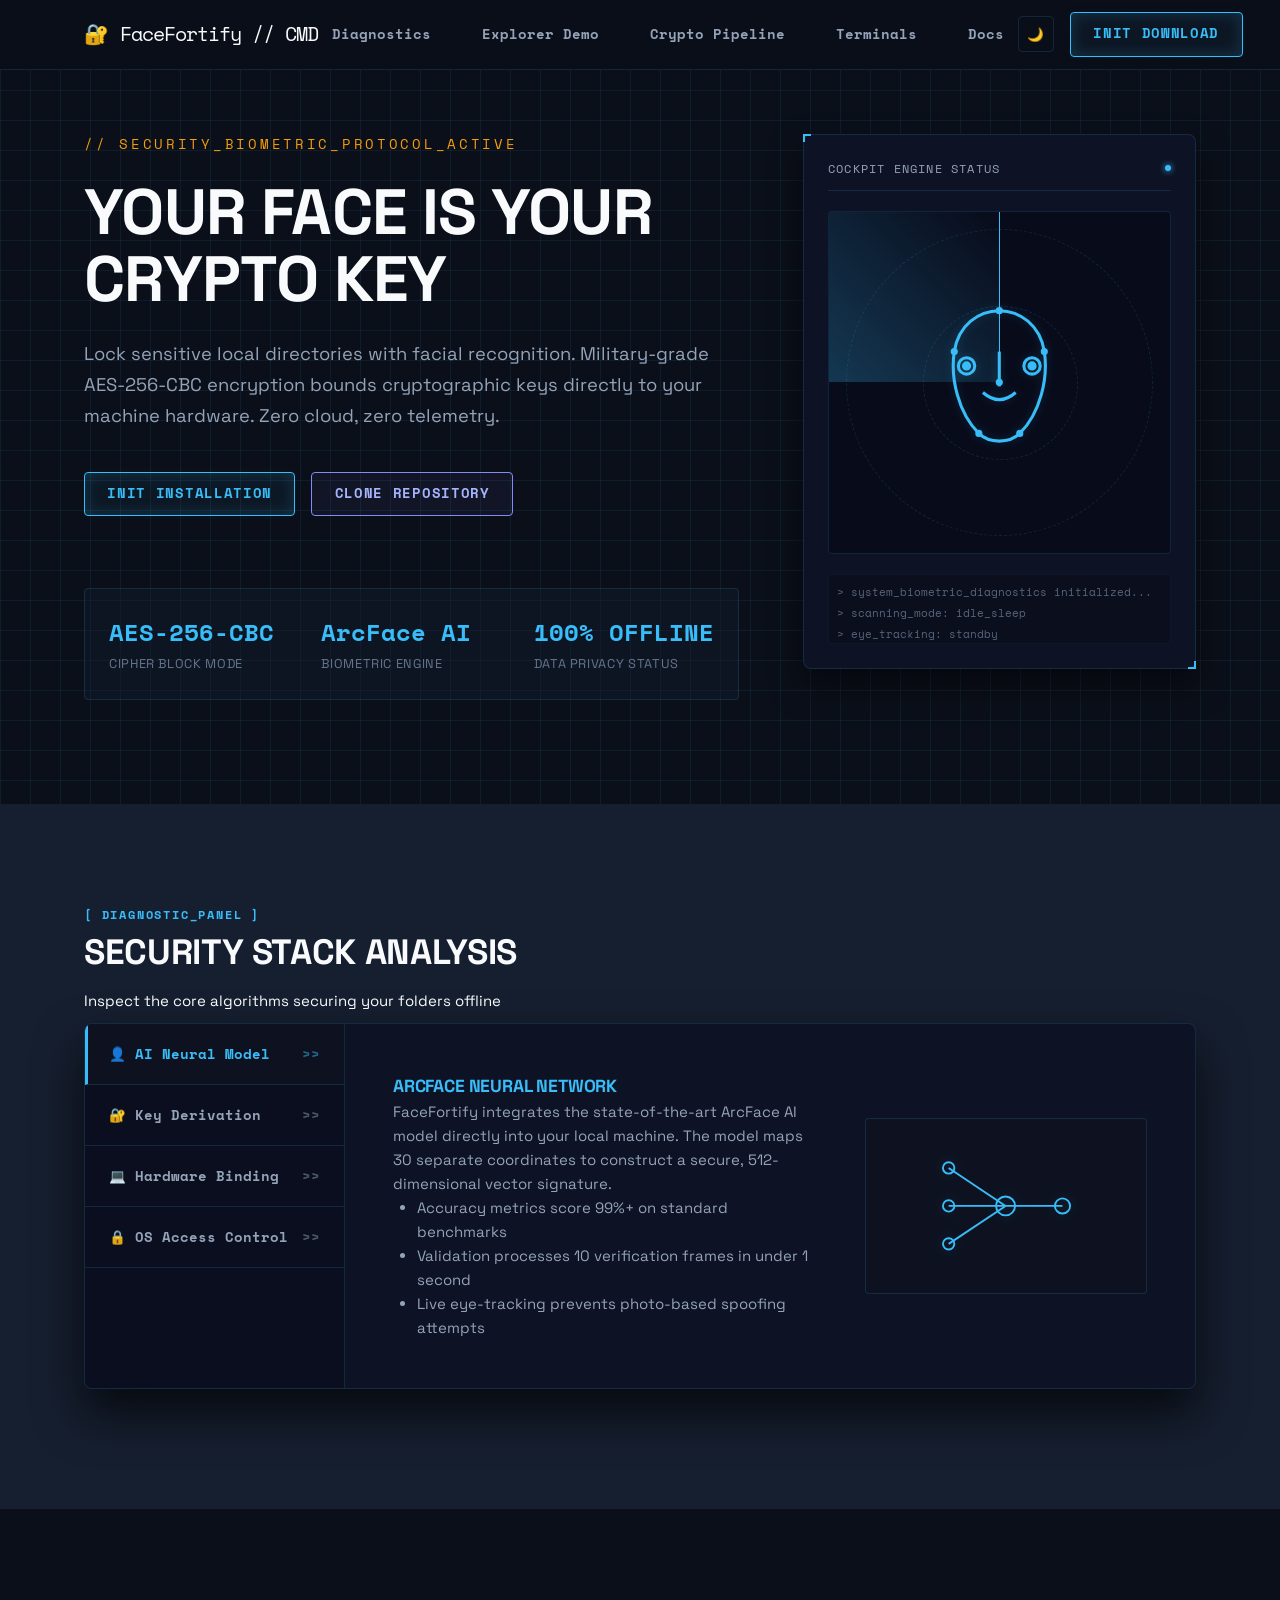
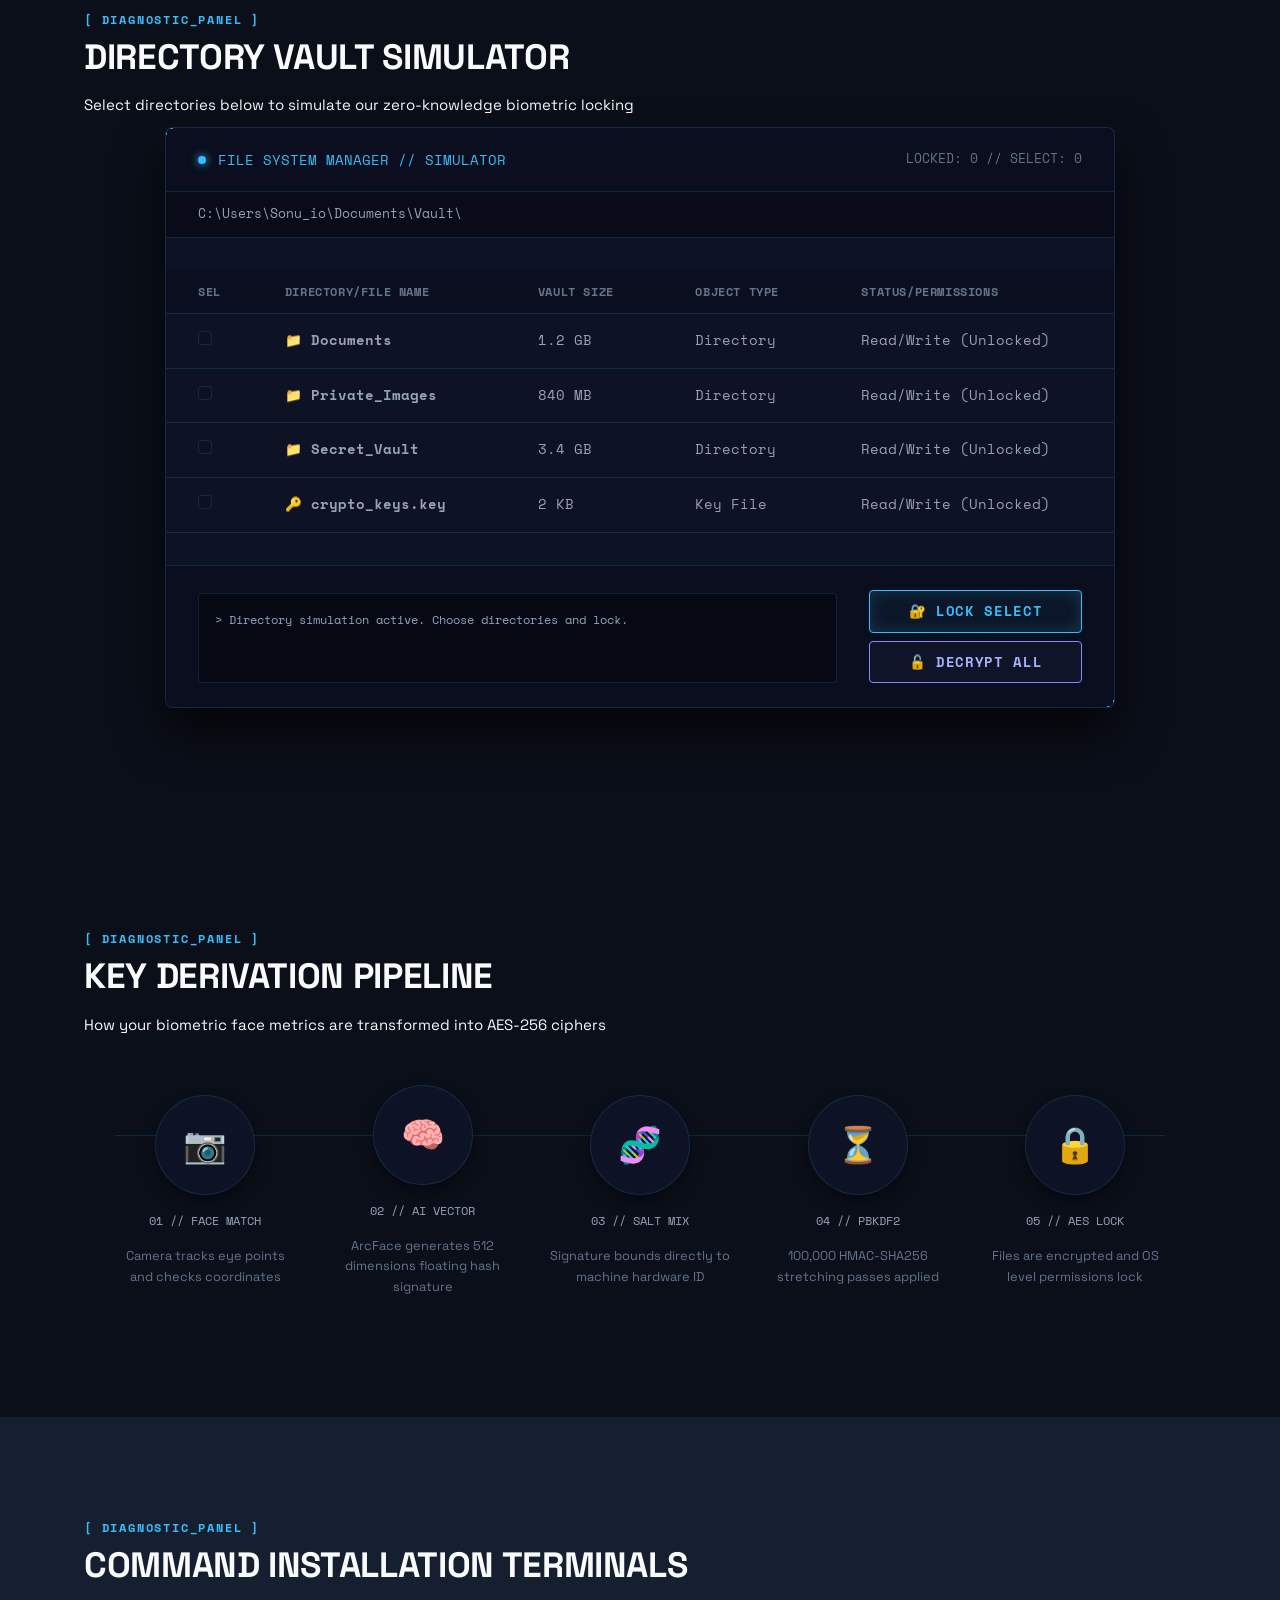
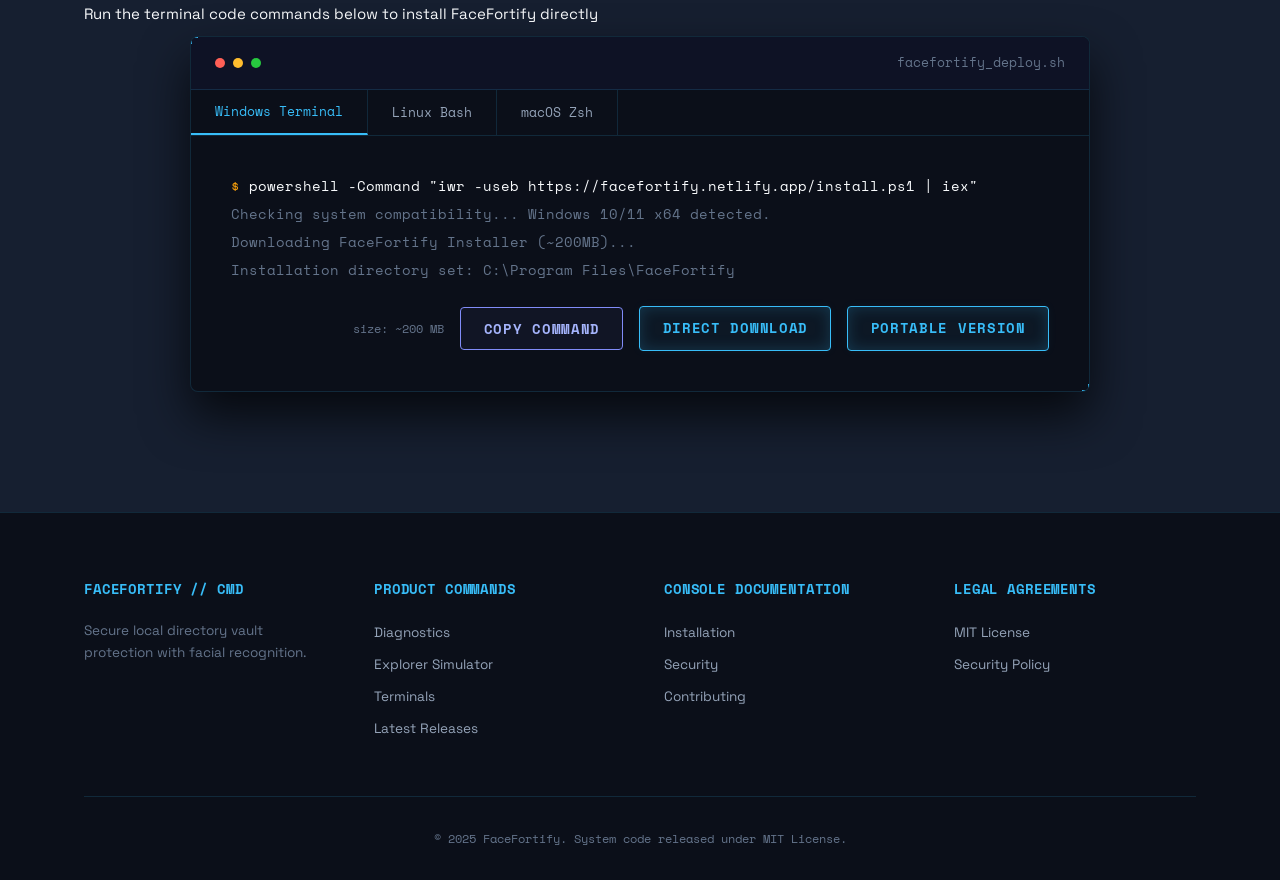
==== commit 12ab2ab5: "style: format HTML markup and add main.js for client-side functionality" ====
--- a/index.html
+++ b/index.html
@@ -1,26 +1,30 @@
 <!DOCTYPE html>
 <html lang="en">
+
 <head>
     <meta charset="UTF-8">
     <meta name="viewport" content="width=device-width, initial-scale=1.0">
-    <meta name="description" content="FaceFortify - Secure folder protection with facial recognition. Military-grade encryption meets cutting-edge AI.">
+    <meta name="description"
+        content="FaceFortify - Secure folder protection with facial recognition. Military-grade encryption meets cutting-edge AI.">
     <meta name="keywords" content="facial recognition, encryption, folder lock, security, privacy, AES-256">
     <meta name="author" content="FaceFortify">
-    
+
     <!-- Open Graph / Social Media -->
     <meta property="og:type" content="website">
     <meta property="og:title" content="FaceFortify - Secure Folder Protection with Facial Recognition">
-    <meta property="og:description" content="Lock your sensitive folders with your face. AES-256 encryption + AI-powered facial recognition.">
+    <meta property="og:description"
+        content="Lock your sensitive folders with your face. AES-256 encryption + AI-powered facial recognition.">
     <meta property="og:image" content="https://facefortify.netlify.app/images/social-preview.png">
-    
+
     <title>FaceFortify - Biometric Folder Lock & Cryptographic Console</title>
-    
+
     <!-- Favicon -->
     <link rel="icon" type="image/png" href="images/favicon.png">
-    
+
     <!-- CSS -->
     <link rel="stylesheet" href="css/style.css">
 </head>
+
 <body>
     <!-- Navigation Cockpit -->
     <nav class="nav">
@@ -63,17 +67,19 @@
                         Your Face is Your <span class="gradient-text">Crypto Key</span>
                     </h1>
                     <p class="hero-subtitle">
-                        Lock sensitive local directories with facial recognition. Military-grade AES-256-CBC encryption bounds cryptographic keys directly to your machine hardware. Zero cloud, zero telemetry.
+                        Lock sensitive local directories with facial recognition. Military-grade AES-256-CBC encryption
+                        bounds cryptographic keys directly to your machine hardware. Zero cloud, zero telemetry.
                     </p>
                     <div class="hero-buttons">
                         <a href="#download" class="btn btn-large btn-primary">
                             Init Installation
                         </a>
-                        <a href="https://github.com/SonuKumar-dev/FaceFortify" class="btn btn-large btn-secondary" target="_blank">
+                        <a href="https://github.com/SonuKumar-dev/FaceFortify" class="btn btn-large btn-secondary"
+                            target="_blank">
                             Clone Repository
                         </a>
                     </div>
-                    
+
                     <div class="hero-stats">
                         <div class="stat">
                             <span class="stat-number">AES-256-CBC</span>
@@ -94,16 +100,18 @@
                 <div class="biometric-scanner-cockpit hud-border">
                     <div class="cockpit-header">
                         <span class="cockpit-title">COCKPIT ENGINE STATUS</span>
-                        <span class="status-dot" style="width: 6px; height: 6px; background-color: var(--primary-color); border-radius: 50%; box-shadow: 0 0 6px var(--primary-color);"></span>
-                    </div>
-                    
+                        <span class="status-dot"
+                            style="width: 6px; height: 6px; background-color: var(--primary-color); border-radius: 50%; box-shadow: 0 0 6px var(--primary-color);"></span>
+                    </div>
+
                     <div class="cockpit-screen">
                         <div class="cockpit-radar-grid"></div>
                         <div class="cockpit-radar-beam"></div>
-                        
+
                         <!-- Face Biometric SVG Grid Overlay -->
                         <svg class="biometric-cockpit-mesh" viewBox="0 0 100 100">
-                            <path d="M50 15 C40 15, 30 22, 28 35 C26 48, 30 65, 40 75 C45 80, 55 80, 60 75 C70 65, 74 48, 72 35 C70 22, 60 15, 50 15 Z" />
+                            <path
+                                d="M50 15 C40 15, 30 22, 28 35 C26 48, 30 65, 40 75 C45 80, 55 80, 60 75 C70 65, 74 48, 72 35 C70 22, 60 15, 50 15 Z" />
                             <path d="M38 42 A 4 4 0 1 1 30 42 A 4 4 0 1 1 38 42 Z" />
                             <path d="M70 42 A 4 4 0 1 1 62 42 A 4 4 0 1 1 70 42 Z" />
                             <path d="M42 55 Q 50 62, 58 55" />
@@ -120,7 +128,7 @@
                             <circle cx="60" cy="75" r="1" fill="var(--primary-color)" />
                         </svg>
                     </div>
-                    
+
                     <div class="cockpit-data-readout" id="cockpit-readout">
                         <div class="readout-line">> system_biometric_diagnostics initialized...</div>
                         <div class="readout-line">> scanning_mode: idle_sleep</div>
@@ -138,7 +146,7 @@
                 <h2 class="section-title">Security Stack Analysis</h2>
                 <p class="section-subtitle">Inspect the core algorithms securing your folders offline</p>
             </div>
-            
+
             <div class="diag-container">
                 <div class="diag-tabs-menu">
                     <button class="diag-tab-btn active" data-tab="tab-neural">👤 AI Neural Model</button>
@@ -146,14 +154,16 @@
                     <button class="diag-tab-btn" data-tab="tab-hardware">💻 Hardware Binding</button>
                     <button class="diag-tab-btn" data-tab="tab-acl">🔒 OS Access Control</button>
                 </div>
-                
+
                 <!-- Tab 1: AI Neural Model -->
                 <div class="diag-panel-content active" id="tab-neural">
                     <div class="diag-panel-layout">
                         <div class="diag-panel-info">
                             <h3 class="neon-text-cyan mb-2">ArcFace Neural Network</h3>
                             <p class="mb-3" style="color: var(--text-secondary);">
-                                FaceFortify integrates the state-of-the-art ArcFace AI model directly into your local machine. The model maps 30 separate coordinates to construct a secure, 512-dimensional vector signature.
+                                FaceFortify integrates the state-of-the-art ArcFace AI model directly into your local
+                                machine. The model maps 30 separate coordinates to construct a secure, 512-dimensional
+                                vector signature.
                             </p>
                             <ul class="mb-3" style="margin-left: 1.5rem; color: var(--text-secondary);">
                                 <li>Accuracy metrics score 99%+ on standard benchmarks</li>
@@ -165,10 +175,14 @@
                             <!-- ArcFace SVG Diagram -->
                             <svg class="neural-grid-mesh" viewBox="0 0 100 60">
                                 <!-- Node Connections -->
-                                <line x1="20" y1="10" x2="50" y2="30" stroke="rgba(0, 242, 254, 0.2)" stroke-width="0.8" />
-                                <line x1="20" y1="30" x2="50" y2="30" stroke="rgba(0, 242, 254, 0.2)" stroke-width="0.8" />
-                                <line x1="20" y1="50" x2="50" y2="30" stroke="rgba(0, 242, 254, 0.2)" stroke-width="0.8" />
-                                <line x1="50" y1="30" x2="80" y2="30" stroke="rgba(127, 0, 255, 0.3)" stroke-width="0.8" />
+                                <line x1="20" y1="10" x2="50" y2="30" stroke="rgba(0, 242, 254, 0.2)"
+                                    stroke-width="0.8" />
+                                <line x1="20" y1="30" x2="50" y2="30" stroke="rgba(0, 242, 254, 0.2)"
+                                    stroke-width="0.8" />
+                                <line x1="20" y1="50" x2="50" y2="30" stroke="rgba(0, 242, 254, 0.2)"
+                                    stroke-width="0.8" />
+                                <line x1="50" y1="30" x2="80" y2="30" stroke="rgba(127, 0, 255, 0.3)"
+                                    stroke-width="0.8" />
                                 <!-- Network Nodes -->
                                 <circle class="neural-node" cx="20" cy="10" r="3" />
                                 <circle class="neural-node" cx="20" cy="30" r="3" />
@@ -179,14 +193,16 @@
                         </div>
                     </div>
                 </div>
-                
+
                 <!-- Tab 2: Cryptography -->
                 <div class="diag-panel-content" id="tab-cryptography">
                     <div class="diag-panel-layout">
                         <div class="diag-panel-info">
                             <h3 class="neon-text-purple mb-2">PBKDF2 Key Derivation</h3>
                             <p class="mb-3" style="color: var(--text-secondary);">
-                                Encrypted key files are protected from brute force attacks using PBKDF2 hash stretching (utilizing HMAC-SHA256). The process stretches input vectors over 100,000 CPU iterations.
+                                Encrypted key files are protected from brute force attacks using PBKDF2 hash stretching
+                                (utilizing HMAC-SHA256). The process stretches input vectors over 100,000 CPU
+                                iterations.
                             </p>
                             <ul class="mb-3" style="margin-left: 1.5rem; color: var(--text-secondary);">
                                 <li>Derives keys using a dynamically generated unique cryptographed salt</li>
@@ -201,20 +217,23 @@
                                 <rect class="mixing-block" x="15" y="15" width="25" height="30" rx="2" />
                                 <rect class="mixing-block" x="60" y="15" width="25" height="30" rx="2" />
                                 <path class="mixing-arrow" d="M 40 30 L 60 30" />
-                                <text x="27.5" y="33" fill="var(--primary-color)" font-family="Space Mono" font-size="6" text-anchor="middle">SALT</text>
-                                <text x="72.5" y="33" fill="var(--secondary-light)" font-family="Space Mono" font-size="6" text-anchor="middle">KEY</text>
+                                <text x="27.5" y="33" fill="var(--primary-color)" font-family="Space Mono" font-size="6"
+                                    text-anchor="middle">SALT</text>
+                                <text x="72.5" y="33" fill="var(--secondary-light)" font-family="Space Mono"
+                                    font-size="6" text-anchor="middle">KEY</text>
                             </svg>
                         </div>
                     </div>
                 </div>
-                
+
                 <!-- Tab 3: Hardware Binding -->
                 <div class="diag-panel-content" id="tab-hardware">
                     <div class="diag-panel-layout">
                         <div class="diag-panel-info">
                             <h3 class="neon-text-cyan mb-2">Machine Hardware Binding</h3>
                             <p class="mb-3" style="color: var(--text-secondary);">
-                                To guarantee that stolen hard drives or copied keyfiles remain completely useless on other computers, FaceFortify derives hashes directly from machine hardware signatures.
+                                To guarantee that stolen hard drives or copied keyfiles remain completely useless on
+                                other computers, FaceFortify derives hashes directly from machine hardware signatures.
                             </p>
                             <ul class="mb-3" style="margin-left: 1.5rem; color: var(--text-secondary);">
                                 <li>CPU serial numbers and motherboard serial identifiers are queried</li>
@@ -225,24 +244,29 @@
                         <div class="diag-visual-slot">
                             <svg class="neural-grid-mesh" viewBox="0 0 100 60">
                                 <!-- Hardware bind graphic -->
-                                <rect x="25" y="10" width="50" height="40" rx="4" fill="none" stroke="var(--primary-color)" stroke-width="1" />
+                                <rect x="25" y="10" width="50" height="40" rx="4" fill="none"
+                                    stroke="var(--primary-color)" stroke-width="1" />
                                 <line x1="25" y1="20" x2="75" y2="20" stroke="var(--primary-color)" stroke-width="1" />
                                 <line x1="25" y1="40" x2="75" y2="40" stroke="var(--primary-color)" stroke-width="1" />
-                                <text x="50" y="17" fill="var(--primary-color)" font-family="Space Mono" font-size="5" text-anchor="middle">CPU SIG</text>
-                                <text x="50" y="32" fill="var(--primary-color)" font-family="Space Mono" font-size="5" text-anchor="middle">MAC ADDR</text>
-                                <text x="50" y="47" fill="var(--primary-color)" font-family="Space Mono" font-size="5" text-anchor="middle">MOTHERBOARD</text>
+                                <text x="50" y="17" fill="var(--primary-color)" font-family="Space Mono" font-size="5"
+                                    text-anchor="middle">CPU SIG</text>
+                                <text x="50" y="32" fill="var(--primary-color)" font-family="Space Mono" font-size="5"
+                                    text-anchor="middle">MAC ADDR</text>
+                                <text x="50" y="47" fill="var(--primary-color)" font-family="Space Mono" font-size="5"
+                                    text-anchor="middle">MOTHERBOARD</text>
                             </svg>
                         </div>
                     </div>
                 </div>
-                
+
                 <!-- Tab 4: OS Access Control -->
                 <div class="diag-panel-content" id="tab-acl">
                     <div class="diag-panel-layout">
                         <div class="diag-panel-info">
                             <h3 class="neon-text-purple mb-2">OS-Level Permissions Lock</h3>
                             <p class="mb-3" style="color: var(--text-secondary);">
-                                Besides binary file encryption, the desktop app modifies system access control permissions dynamically on folders.
+                                Besides binary file encryption, the desktop app modifies system access control
+                                permissions dynamically on folders.
                             </p>
                             <ul class="mb-3" style="margin-left: 1.5rem; color: var(--text-secondary);">
                                 <li>Applies OS Access Control Lists (ACL) on Windows hosts</li>
@@ -253,8 +277,10 @@
                         <div class="diag-visual-slot">
                             <svg class="neural-grid-mesh" viewBox="0 0 100 60">
                                 <!-- OS shield graphic -->
-                                <path d="M 50 10 Q 30 15, 30 35 Q 50 50, 50 50 Q 50 50, 70 35 Q 70 15, 50 10 Z" fill="none" stroke="var(--secondary-light)" stroke-width="1.5" />
-                                <text x="50" y="32" fill="var(--text-primary)" font-family="Space Mono" font-size="8" text-anchor="middle">ACL</text>
+                                <path d="M 50 10 Q 30 15, 30 35 Q 50 50, 50 50 Q 50 50, 70 35 Q 70 15, 50 10 Z"
+                                    fill="none" stroke="var(--secondary-light)" stroke-width="1.5" />
+                                <text x="50" y="32" fill="var(--text-primary)" font-family="Space Mono" font-size="8"
+                                    text-anchor="middle">ACL</text>
                             </svg>
                         </div>
                     </div>
@@ -268,24 +294,26 @@
         <div class="container">
             <div class="section-header">
                 <h2 class="section-title">Directory Vault Simulator</h2>
-                <p class="section-subtitle">Select directories below to simulate our zero-knowledge biometric locking</p>
-            </div>
-            
+                <p class="section-subtitle">Select directories below to simulate our zero-knowledge biometric locking
+                </p>
+            </div>
+
             <div class="explorer-grid-container hud-border">
                 <div class="scan-laser-overlay" id="row-scan-laser"></div>
-                
+
                 <div class="explorer-header">
                     <span class="explorer-title">
                         <span class="explorer-indicator"></span>
                         FILE SYSTEM MANAGER // SIMULATOR
                     </span>
-                    <span class="monospace" style="font-size: 0.8rem; color: var(--text-light);" id="lock-count-label">LOCKED: 0 // SELECT: 0</span>
-                </div>
-                
+                    <span class="monospace" style="font-size: 0.8rem; color: var(--text-light);"
+                        id="lock-count-label">LOCKED: 0 // SELECT: 0</span>
+                </div>
+
                 <div class="explorer-path-bar">
                     C:\Users\Sonu_io\Documents\Vault\
                 </div>
-                
+
                 <table class="explorer-table">
                     <thead>
                         <tr>
@@ -300,7 +328,7 @@
                         <!-- Dynamic directory rows will be loaded by main.js -->
                     </tbody>
                 </table>
-                
+
                 <div class="explorer-console-deck">
                     <div class="explorer-log-terminal" id="explorer-console-logs">
                         <div class="console-line">> Directory simulation active. Choose directories and lock.</div>
@@ -321,7 +349,7 @@
                 <h2 class="section-title">Key Derivation Pipeline</h2>
                 <p class="section-subtitle">How your biometric face metrics are transformed into AES-256 ciphers</p>
             </div>
-            
+
             <div class="pipeline-flow">
                 <!-- Node 1 -->
                 <div class="pipeline-node">
@@ -364,7 +392,7 @@
                 <h2 class="section-title">Command Installation Terminals</h2>
                 <p class="section-subtitle">Run the terminal code commands below to install FaceFortify directly</p>
             </div>
-            
+
             <div class="download-console-deck hud-border">
                 <div class="download-console-header">
                     <div class="console-dots">
@@ -372,23 +400,28 @@
                         <span class="dot yellow"></span>
                         <span class="dot green"></span>
                     </div>
-                    <span class="monospace" style="font-size: 0.8rem; color: var(--text-light);">facefortify_deploy.sh</span>
-                </div>
-                
+                    <span class="monospace"
+                        style="font-size: 0.8rem; color: var(--text-light);">facefortify_deploy.sh</span>
+                </div>
+
                 <div class="console-tab-selectors">
                     <button class="console-tab-btn active" data-platform="windows">Windows Terminal</button>
                     <button class="console-tab-btn" data-platform="linux">Linux Bash</button>
                     <button class="console-tab-btn" data-platform="macos">macOS Zsh</button>
                 </div>
-                
+
                 <div class="download-shell-panel">
                     <div class="shell-code-lines" id="shell-cmd-output">
                         <!-- Dynamic output loaded by main.js -->
                     </div>
                     <div class="console-actions-bar">
-                        <span class="monospace" style="font-size: 0.75rem; color: var(--text-light);">size: ~200 MB</span>
+                        <span class="monospace" style="font-size: 0.75rem; color: var(--text-light);">size: ~200
+                            MB</span>
                         <button class="btn btn-secondary" id="btn-copy-shell">COPY COMMAND</button>
-                        <a href="#" class="btn btn-primary" id="btn-direct-download">DIRECT DOWNLOAD</a>
+                        <a href="https://github.com/SonuKumar-dev/FaceFortify/releases/download/v1.0.0/FaceFortify-Setup-1.0.0.exe"
+                            class="btn btn-primary" id="btn-direct-download">DIRECT DOWNLOAD</a>
+                        <a href="https://github.com/SonuKumar-dev/FaceFortify/releases/download/v1.0.0/FaceFortify-Portable-1.0.0.zip"
+                            class="btn btn-primary" id="btn-portable-download">PORTABLE VERSION</a>
                     </div>
                 </div>
             </div>
@@ -403,35 +436,39 @@
                     <h4>FaceFortify // CMD</h4>
                     <p>Secure local directory vault protection with facial recognition.</p>
                 </div>
-                
+
                 <div class="footer-section">
                     <h4>Product Commands</h4>
                     <ul>
                         <li><a href="#diagnostic-console">Diagnostics</a></li>
                         <li><a href="#folder-explorer">Explorer Simulator</a></li>
                         <li><a href="#download">Terminals</a></li>
-                        <li><a href="https://github.com/SonuKumar-dev/FaceFortify/releases" target="_blank">Latest Releases</a></li>
+                        <li><a href="https://github.com/SonuKumar-dev/FaceFortify/releases" target="_blank">Latest
+                                Releases</a></li>
                     </ul>
                 </div>
-                
+
                 <div class="footer-section">
                     <h4>Console Documentation</h4>
                     <ul>
                         <li><a href="docs/installation.html">Installation</a></li>
                         <li><a href="docs/security.html">Security</a></li>
-                        <li><a href="https://github.com/SonuKumar-dev/FaceFortify/blob/main/docs/CONTRIBUTING.md" target="_blank">Contributing</a></li>
+                        <li><a href="https://github.com/SonuKumar-dev/FaceFortify/blob/main/docs/CONTRIBUTING.md"
+                                target="_blank">Contributing</a></li>
                     </ul>
                 </div>
-                
+
                 <div class="footer-section">
                     <h4>Legal Agreements</h4>
                     <ul>
-                        <li><a href="https://github.com/SonuKumar-dev/FaceFortify/blob/main/LICENSE" target="_blank">MIT License</a></li>
-                        <li><a href="https://github.com/SonuKumar-dev/FaceFortify/blob/main/docs/SECURITY.md" target="_blank">Security Policy</a></li>
+                        <li><a href="https://github.com/SonuKumar-dev/FaceFortify/blob/main/LICENSE" target="_blank">MIT
+                                License</a></li>
+                        <li><a href="https://github.com/SonuKumar-dev/FaceFortify/blob/main/docs/SECURITY.md"
+                                target="_blank">Security Policy</a></li>
                     </ul>
                 </div>
             </div>
-            
+
             <div class="footer-bottom">
                 <p>&copy; 2025 FaceFortify. System code released under MIT License.</p>
             </div>
@@ -441,4 +478,5 @@
     <!-- JavaScript -->
     <script src="js/main.js"></script>
 </body>
-</html>
+
+</html>
--- a/css/style.css
+++ b/css/style.css
@@ -448,7 +448,7 @@
     .nav-menu {
         position: fixed;
         top: 0;
-        right: -100%;
+        right: 0;
         width: 300px;
         height: 100vh;
         background: var(--bg-secondary);
@@ -457,12 +457,12 @@
         justify-content: flex-start;
         align-items: flex-start;
         padding: 6rem 2rem 2rem;
-        transition: var(--transition);
         z-index: 999;
+        display: none;
     }
 
     .nav-menu.active {
-        right: 0;
+        display: flex;
     }
 
     .nav-menu li {
@@ -793,6 +793,8 @@
 .neural-node {
     fill: var(--primary-color);
     filter: drop-shadow(0 0 4px var(--cyan-glow));
+    transform-origin: center;
+    transform-box: fill-box;
     animation: pulseNode 2s infinite alternate;
 }
 
@@ -1368,6 +1370,11 @@
     .stat-number {
         font-size: 1.25rem;
     }
+
+    .footer-content {
+        grid-template-columns: repeat(2, 1fr);
+        gap: 2rem;
+    }
 }
 
 @media (max-width: 600px) {
@@ -1441,6 +1448,11 @@
 
     .explorer-td {
         padding: 0.75rem 0.5rem;
+    }
+
+    .footer-content {
+        grid-template-columns: 1fr;
+        gap: 1.5rem;
     }
 }
 
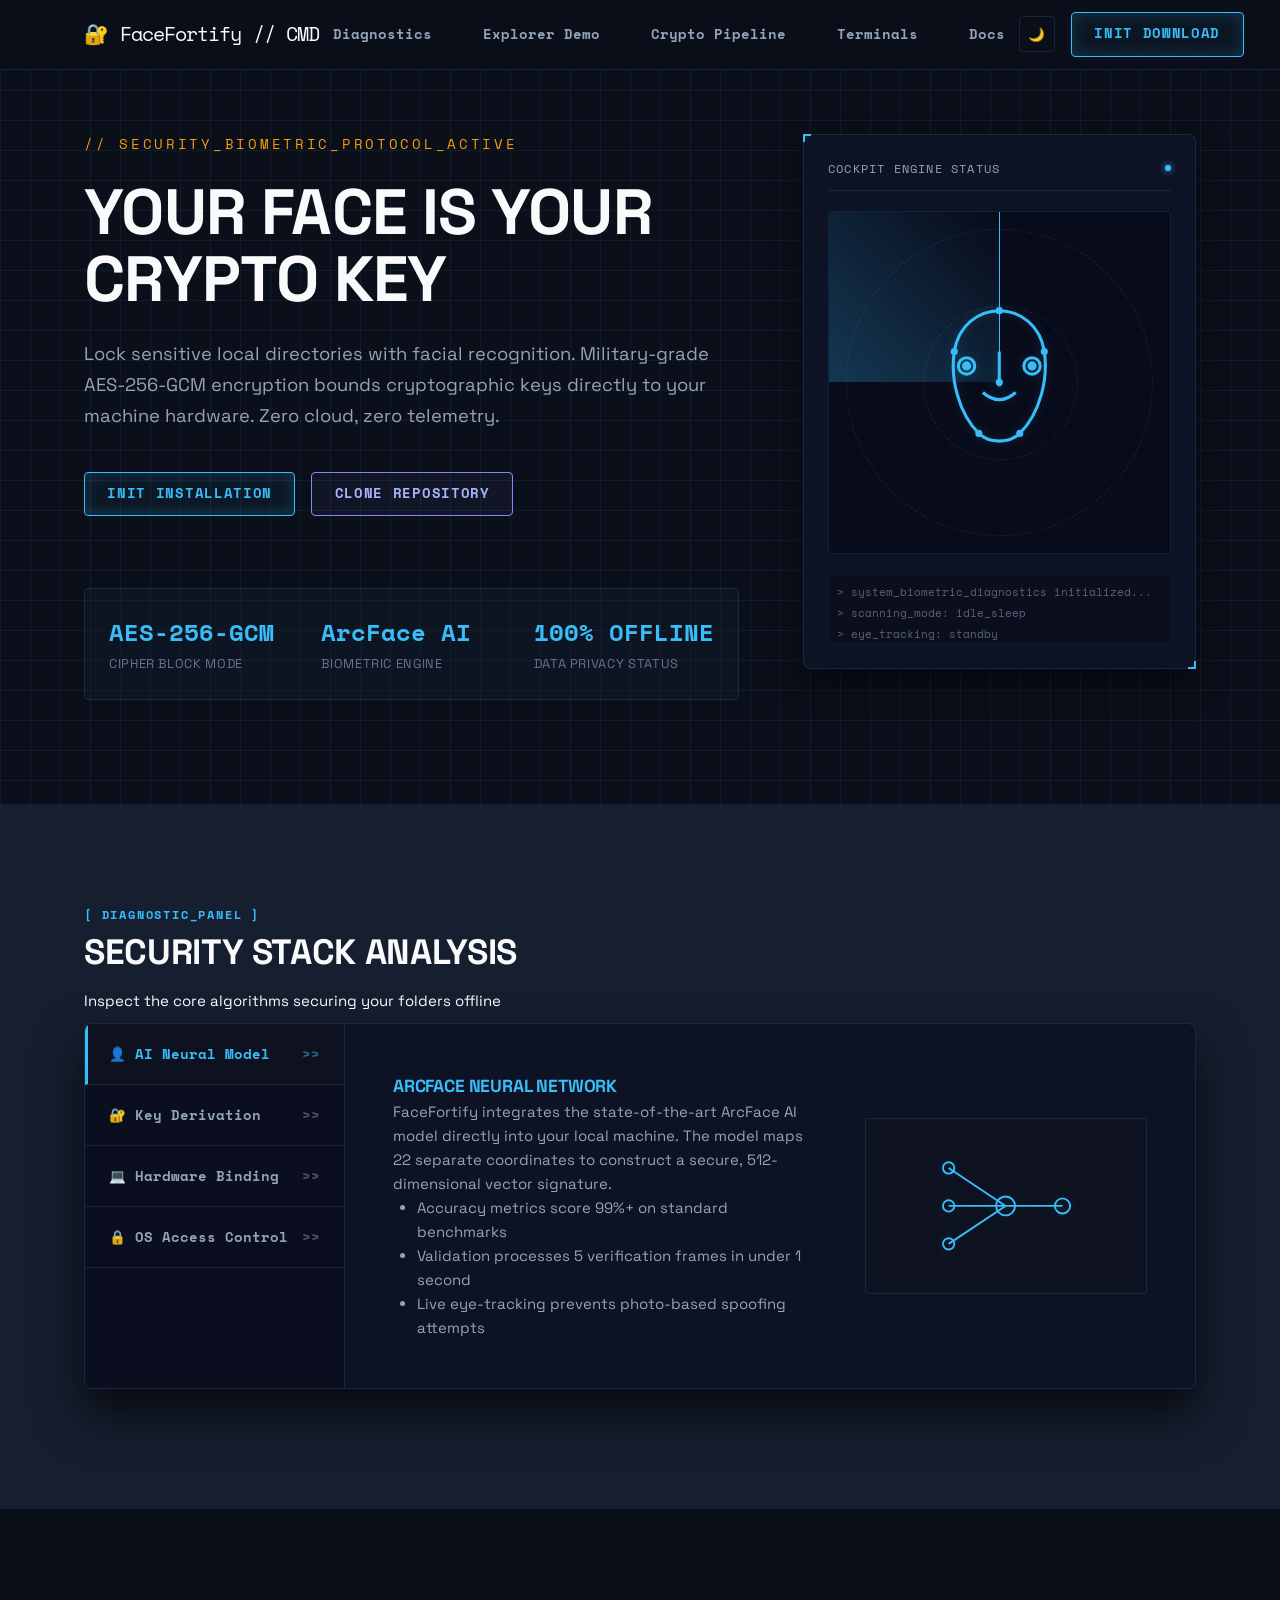
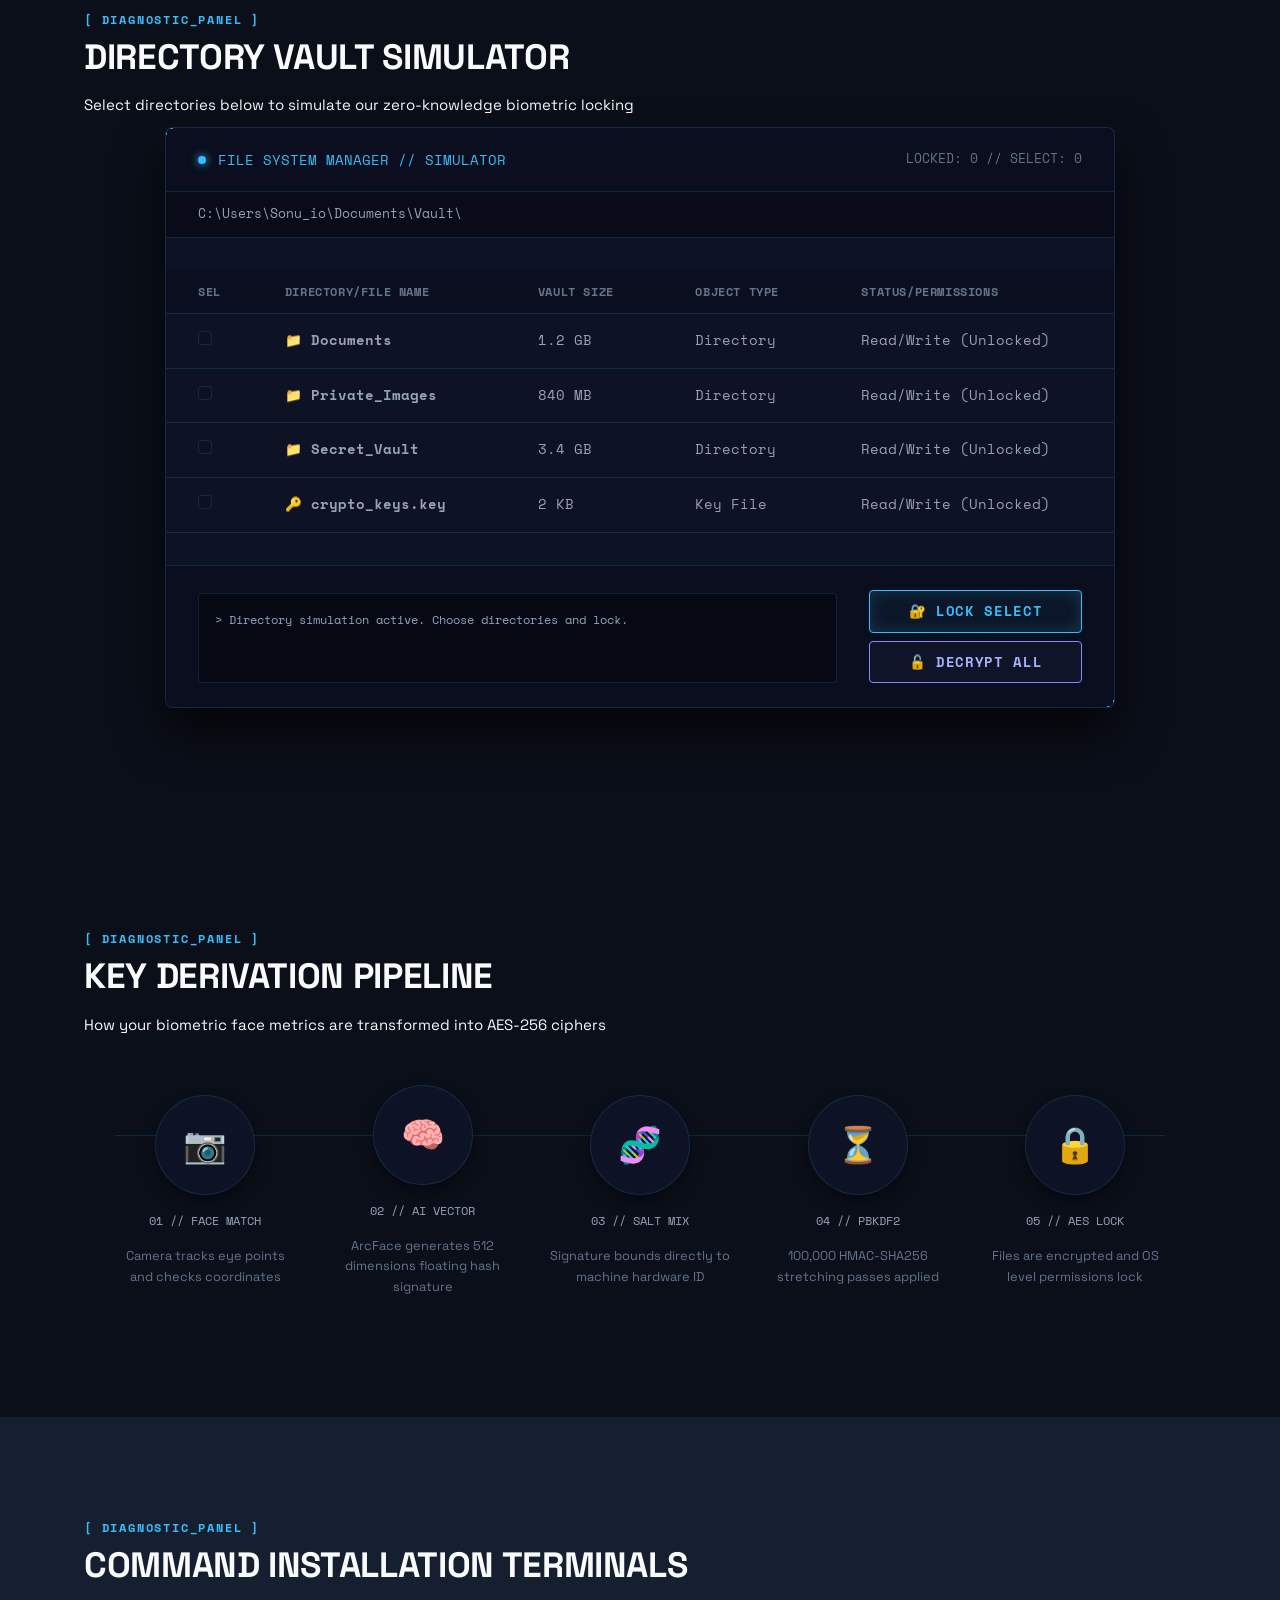
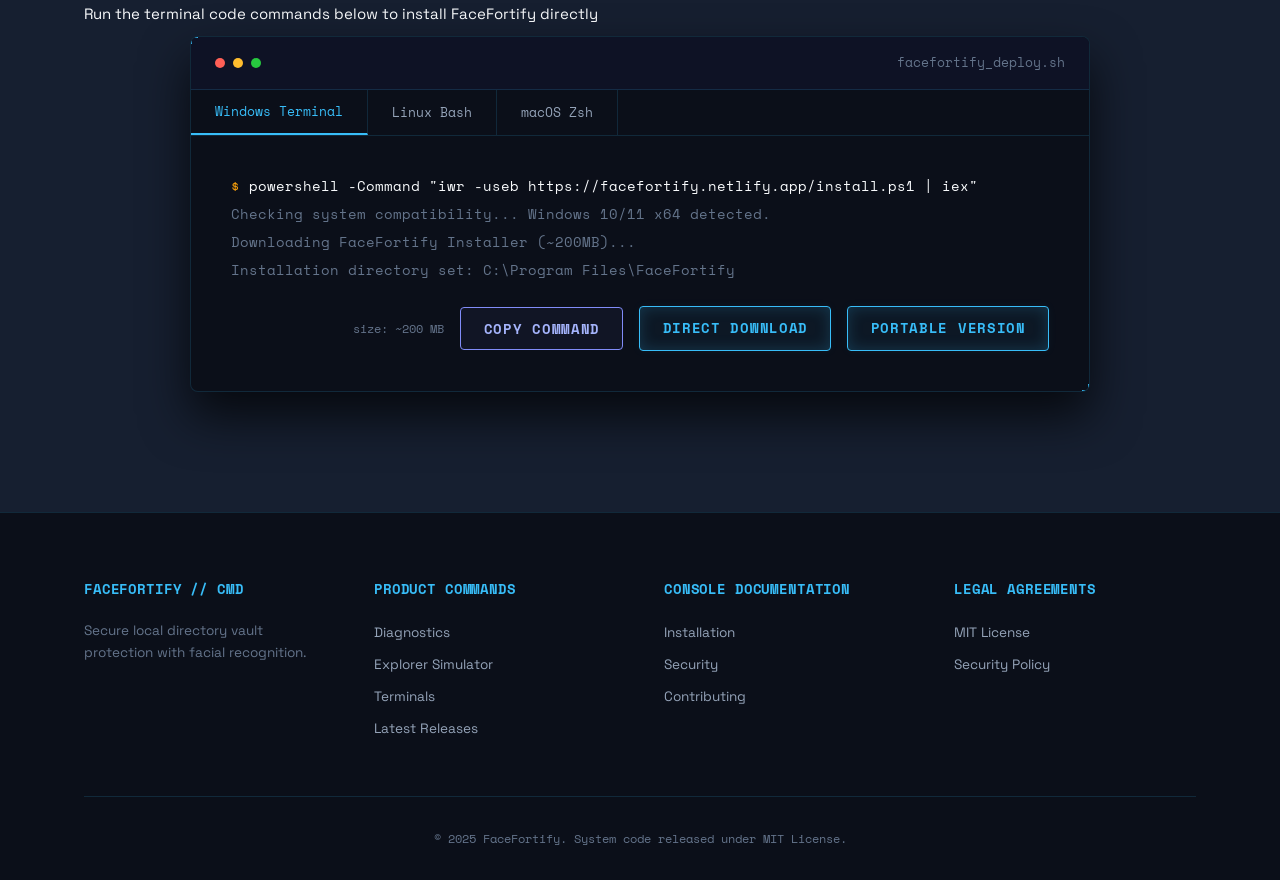
==== commit 332513b0: "feat: add comprehensive documentation hub and supplemental styles for project guide" ====
--- a/index.html
+++ b/index.html
@@ -22,7 +22,7 @@
     <link rel="icon" type="image/png" href="images/favicon.png">
 
     <!-- CSS -->
-    <link rel="stylesheet" href="css/style.css">
+    <link rel="stylesheet" href="css/style.css?v=1.2.0">
 </head>
 
 <body>
@@ -31,14 +31,14 @@
         <div class="container">
             <div class="nav-wrapper">
                 <a href="index.html" class="logo">
-                    🔐 <span>FaceFortify // CMD</span>
+                    🔐 <span>FaceFortify</span> <span class="logo-sub">// CMD</span>
                 </a>
                 <ul class="nav-menu" id="nav-menu">
                     <li><a href="#diagnostic-console">Diagnostics</a></li>
                     <li><a href="#folder-explorer">Explorer Demo</a></li>
                     <li><a href="#pipeline">Crypto Pipeline</a></li>
                     <li><a href="#download">Terminals</a></li>
-                    <li><a href="docs/user-guide.html">Docs</a></li>
+                    <li><a href="docs/index.html">Docs</a></li>
                 </ul>
                 <div style="display: flex; align-items: center; gap: 1rem;">
                     <!-- Theme Toggle -->
@@ -51,7 +51,7 @@
                         <span class="hamburger-line"></span>
                         <span class="hamburger-line"></span>
                     </button>
-                    <a href="#download" class="btn btn-primary">Init Download</a>
+                    <a href="#download" class="btn btn-primary nav-download-btn">Init Download</a>
                 </div>
             </div>
         </div>
@@ -67,7 +67,7 @@
                         Your Face is Your <span class="gradient-text">Crypto Key</span>
                     </h1>
                     <p class="hero-subtitle">
-                        Lock sensitive local directories with facial recognition. Military-grade AES-256-CBC encryption
+                        Lock sensitive local directories with facial recognition. Military-grade AES-256-GCM encryption
                         bounds cryptographic keys directly to your machine hardware. Zero cloud, zero telemetry.
                     </p>
                     <div class="hero-buttons">
@@ -82,7 +82,7 @@
 
                     <div class="hero-stats">
                         <div class="stat">
-                            <span class="stat-number">AES-256-CBC</span>
+                            <span class="stat-number">AES-256-GCM</span>
                             <span class="stat-label">CIPHER BLOCK MODE</span>
                         </div>
                         <div class="stat">
@@ -162,12 +162,12 @@
                             <h3 class="neon-text-cyan mb-2">ArcFace Neural Network</h3>
                             <p class="mb-3" style="color: var(--text-secondary);">
                                 FaceFortify integrates the state-of-the-art ArcFace AI model directly into your local
-                                machine. The model maps 30 separate coordinates to construct a secure, 512-dimensional
+                                machine. The model maps 22 separate coordinates to construct a secure, 512-dimensional
                                 vector signature.
                             </p>
                             <ul class="mb-3" style="margin-left: 1.5rem; color: var(--text-secondary);">
                                 <li>Accuracy metrics score 99%+ on standard benchmarks</li>
-                                <li>Validation processes 10 verification frames in under 1 second</li>
+                                <li>Validation processes 5 verification frames in under 1 second</li>
                                 <li>Live eye-tracking prevents photo-based spoofing attempts</li>
                             </ul>
                         </div>
@@ -207,7 +207,7 @@
                             <ul class="mb-3" style="margin-left: 1.5rem; color: var(--text-secondary);">
                                 <li>Derives keys using a dynamically generated unique cryptographed salt</li>
                                 <li>Slows dictionary attack attempts down to 10 guesses per second</li>
-                                <li>AES-256-CBC encrypts individual files sequentially</li>
+                                <li>AES-256-GCM encrypts files in 64KB chunks for speed and reliability</li>
                             </ul>
                         </div>
                         <div class="diag-visual-slot">
@@ -418,9 +418,9 @@
                         <span class="monospace" style="font-size: 0.75rem; color: var(--text-light);">size: ~200
                             MB</span>
                         <button class="btn btn-secondary" id="btn-copy-shell">COPY COMMAND</button>
-                        <a href="https://github.com/SonuKumar-dev/FaceFortify/releases/download/v1.0.0/FaceFortify-Setup-1.0.0.exe"
+                        <a href="https://github.com/SonuKumar-dev/FaceFortify/releases/download/v1.2.0/FaceFortify-Setup-1.2.0.exe"
                             class="btn btn-primary" id="btn-direct-download">DIRECT DOWNLOAD</a>
-                        <a href="https://github.com/SonuKumar-dev/FaceFortify/releases/download/v1.0.0/FaceFortify-Portable-1.0.0.zip"
+                        <a href="https://github.com/SonuKumar-dev/FaceFortify/releases/download/v1.2.0/FaceFortify-Portable-1.2.0.zip"
                             class="btn btn-primary" id="btn-portable-download">PORTABLE VERSION</a>
                     </div>
                 </div>
@@ -451,8 +451,8 @@
                 <div class="footer-section">
                     <h4>Console Documentation</h4>
                     <ul>
-                        <li><a href="docs/installation.html">Installation</a></li>
-                        <li><a href="docs/security.html">Security</a></li>
+                        <li><a href="docs/index.html#install-windows">Installation</a></li>
+                        <li><a href="docs/index.html#security-overview">Security</a></li>
                         <li><a href="https://github.com/SonuKumar-dev/FaceFortify/blob/main/docs/CONTRIBUTING.md"
                                 target="_blank">Contributing</a></li>
                     </ul>
@@ -476,7 +476,7 @@
     </footer>
 
     <!-- JavaScript -->
-    <script src="js/main.js"></script>
+    <script src="js/main.js?v=1.2.0"></script>
 </body>
 
 </html>
--- a/css/style.css
+++ b/css/style.css
@@ -1375,6 +1375,11 @@
         grid-template-columns: repeat(2, 1fr);
         gap: 2rem;
     }
+
+    .explorer-console-deck {
+        grid-template-columns: 1fr;
+        gap: 1.25rem;
+    }
 }
 
 @media (max-width: 600px) {
@@ -1415,7 +1420,7 @@
     }
 
     /* Hide nav primary download button to save space */
-    .nav .btn-primary {
+    .nav .nav-download-btn {
         display: none !important;
     }
 
@@ -1460,9 +1465,11 @@
    Documentation Styling Integration
    ========================================================================== */
 .doc-container {
-    max-width: 1000px;
+    max-width: 1240px;
+    width: 100%;
     margin: 0 auto;
     padding: 2rem 4rem 4rem;
+    box-sizing: border-box;
 }
 
 @media (max-width: 768px) {
@@ -1500,6 +1507,9 @@
     padding: 3rem;
     border-radius: var(--radius-xl);
     box-shadow: var(--shadow-xl);
+    width: 100%;
+    max-width: 100%;
+    box-sizing: border-box;
 }
 
 @media (max-width: 768px) {
@@ -1509,167 +1519,240 @@
     }
 }
 
-.platform-section,
-.security-section,
-.guide-section {
-    margin-bottom: 4rem;
-    padding: 2.5rem;
-    background: var(--bg-tertiary);
-    border-radius: var(--radius-lg);
-    border-left: 4px solid var(--primary-color);
-    border-top: 1px solid var(--border-color);
+/* Documentation Two-Column Hub Layout */
+.docs-hub-layout {
+    display: grid;
+    grid-template-columns: 260px 1fr;
+    gap: 3rem;
+    align-items: start;
+}
+
+.docs-sidebar {
+    position: sticky;
+    top: 100px;
+    max-height: calc(100vh - 140px);
+    overflow-y: auto;
+    padding-right: 1.5rem;
     border-right: 1px solid var(--border-color);
-    border-bottom: 1px solid var(--border-color);
-}
-
-.platform-section h2,
-.security-section h2,
-.guide-section h2 {
-    font-size: 1.8rem;
+}
+
+.docs-sidebar-menu {
+    list-style: none;
+    padding: 0;
+    margin: 0;
+    display: flex;
+    flex-direction: column;
+    gap: 0.25rem;
+}
+
+.docs-sidebar-category {
+    font-family: 'Space Grotesk', sans-serif;
+    font-size: 0.8rem;
+    font-weight: 700;
+    text-transform: uppercase;
+    letter-spacing: 0.1em;
+    color: var(--primary-color);
+    margin: 1.5rem 0 0.5rem 0;
+    padding-left: 0.5rem;
+}
+
+.docs-sidebar-category:first-child {
+    margin-top: 0;
+}
+
+.docs-sidebar-item a {
+    display: block;
+    padding: 0.5rem 0.75rem;
+    color: var(--text-secondary);
+    text-decoration: none;
+    font-size: 0.9rem;
+    font-family: 'Space Mono', monospace;
+    border-left: 2px solid transparent;
+    transition: var(--transition-fast);
+    border-radius: 0 var(--radius-sm) var(--radius-sm) 0;
+}
+
+.docs-sidebar-item a:hover {
+    color: var(--primary-color);
+    background: rgba(56, 189, 248, 0.03);
+    padding-left: 1rem;
+}
+
+.docs-sidebar-item.active a {
+    color: var(--primary-color);
+    font-weight: 700;
+    border-left-color: var(--primary-color);
+    background: rgba(56, 189, 248, 0.06);
+    box-shadow: 0 0 10px rgba(56, 189, 248, 0.05);
+}
+
+.docs-content-pane {
+    max-width: 850px;
+}
+
+.docs-section-block {
+    margin-bottom: 5rem;
+    scroll-margin-top: 110px; /* Offset for header nav when clicking anchors */
+}
+
+.docs-section-block:last-child {
+    margin-bottom: 1rem;
+}
+
+.docs-section-block h2 {
+    font-size: 2rem;
     margin-bottom: 1.5rem;
     color: var(--text-primary);
     text-transform: none;
+    border-bottom: 1px solid var(--border-color);
+    padding-bottom: 0.5rem;
     letter-spacing: normal;
 }
 
-.platform-section h3,
-.security-section h3,
-.guide-section h3 {
-    font-size: 1.2rem;
-    margin: 1.5rem 0 1rem;
-    color: var(--primary-color);
-}
-
-.platform-section p,
-.security-section p,
-.guide-section p {
+.docs-section-block h3 {
+    font-size: 1.3rem;
+    margin: 2.25rem 0 1rem 0;
+    color: var(--primary-color);
+    text-transform: none;
+    letter-spacing: normal;
+}
+
+.docs-section-block p {
     color: var(--text-secondary);
-    margin-bottom: 1rem;
-}
-
-.platform-section ul,
-.security-section ul,
-.guide-section ul,
-.platform-section ol,
-.security-section ol,
-.guide-section ol {
+    margin-bottom: 1.25rem;
+}
+
+.docs-section-block ul,
+.docs-section-block ol {
     margin-bottom: 1.5rem;
     padding-left: 1.5rem;
     color: var(--text-secondary);
 }
 
-.platform-section li,
-.security-section li,
-.guide-section li {
+.docs-section-block li {
     margin-bottom: 0.5rem;
 }
 
-/* Step Styles in Documentation */
-.step {
-    display: flex;
-    gap: 1.5rem;
-    margin: 2rem 0;
-    align-items: flex-start;
-}
-
-@media (max-width: 600px) {
-    .step {
-        flex-direction: column;
-        gap: 0.5rem;
-    }
-}
-
-.step-number {
-    display: inline-flex;
-    align-items: center;
-    justify-content: center;
-    width: 32px;
-    height: 32px;
-    background: rgba(56, 189, 248, 0.1);
-    border: 1px solid var(--primary-color);
-    color: var(--primary-color);
-    border-radius: 50%;
-    font-family: 'Space Mono', monospace;
-    font-weight: 700;
-    font-size: 0.9rem;
-    flex-shrink: 0;
-}
-
-.step-content {
-    flex: 1;
-}
-
-.step strong {
-    display: block;
-    font-size: 1.1rem;
-    color: var(--text-primary);
-    margin-bottom: 0.5rem;
-}
-
-/* Callout Box Styles */
-.note,
-.warning,
-.success,
-.tip,
-.feature-box,
-.warning-box,
-.info-box {
+/* Elegant Callout Styles (Removing Indented Boxes) */
+.callout {
+    display: flex;
+    gap: 1rem;
     padding: 1.25rem 1.5rem;
     margin: 1.5rem 0;
     border-radius: var(--radius-md);
-    border-left: 4px solid;
-    border-top: 1px solid rgba(255, 255, 255, 0.03);
-    border-right: 1px solid rgba(255, 255, 255, 0.03);
-    border-bottom: 1px solid rgba(255, 255, 255, 0.03);
+    border-left: 4px solid var(--primary-color);
     line-height: 1.7;
-}
-
-.note,
-.info-box,
-.feature-box,
-.tip {
     background: rgba(56, 189, 248, 0.05);
+    color: var(--text-primary);
+}
+
+.callout strong {
+    color: var(--primary-color);
+    display: block;
+    margin-bottom: 0.25rem;
+}
+
+.callout.callout-info {
     border-color: var(--primary-color);
+    background: rgba(56, 189, 248, 0.04);
+}
+
+.callout.callout-info strong {
+    color: var(--primary-color);
+}
+
+.callout.callout-warning {
+    border-color: var(--accent-color);
+    background: rgba(255, 106, 0, 0.04);
+}
+
+.callout.callout-warning strong {
+    color: var(--accent-color);
+}
+
+.callout.callout-success {
+    border-color: #27c93f;
+    background: rgba(39, 201, 63, 0.04);
+}
+
+.callout.callout-success strong {
+    color: #27c93f;
+}
+
+.callout-icon {
+    font-size: 1.2rem;
+    flex-shrink: 0;
+}
+
+.callout-body {
+    flex: 1;
+}
+
+/* Vertical Timeline Step System */
+.timeline {
+    position: relative;
+    padding-left: 3rem;
+    margin: 2.5rem 0;
+}
+
+/* The vertical timeline track line */
+.timeline::before {
+    content: "";
+    position: absolute;
+    top: 5px;
+    bottom: 5px;
+    left: 17px;
+    width: 2px;
+    background: var(--border-color);
+}
+
+.timeline-step {
+    position: relative;
+    margin-bottom: 3.5rem;
+}
+
+.timeline-step:last-child {
+    margin-bottom: 0;
+}
+
+.timeline-number {
+    position: absolute;
+    left: calc(-3rem - 1px);
+    width: 36px;
+    height: 36px;
+    background: var(--bg-tertiary);
+    border: 2px solid var(--primary-color);
+    color: var(--primary-color);
+    border-radius: 50%;
+    display: flex;
+    align-items: center;
+    justify-content: center;
+    font-family: 'Space Mono', monospace;
+    font-weight: 700;
+    font-size: 0.9rem;
+    z-index: 2;
+    box-shadow: 0 0 10px var(--cyan-glow);
+}
+
+.timeline-content {
+    padding-left: 0.5rem;
+}
+
+.timeline-content strong {
+    display: block;
+    font-size: 1.15rem;
     color: var(--text-primary);
-}
-
-.note strong,
-.info-box strong,
-.feature-box strong,
-.tip strong {
-    color: var(--primary-color);
-}
-
-.warning,
-.warning-box {
-    background: rgba(255, 106, 0, 0.05);
-    border-color: var(--accent-color);
-    color: var(--text-primary);
-}
-
-.warning strong,
-.warning-box strong {
-    color: var(--accent-color);
-}
-
-.success {
-    background: rgba(39, 201, 63, 0.05);
-    border-color: #27c93f;
-    color: var(--text-primary);
-}
-
-.success strong {
-    color: #27c93f;
-}
-
-/* Code Styles */
+    margin-bottom: 0.75rem;
+}
+
+/* Code & Tables in Docs */
 code {
     background: rgba(255, 255, 255, 0.06);
     padding: 0.25rem 0.5rem;
     border-radius: var(--radius-sm);
     color: var(--primary-light);
     font-family: 'Space Mono', monospace;
-    font-size: 0.9em;
+    font-size: 0.85em;
 }
 
 pre {
@@ -1689,7 +1772,6 @@
     font-size: 0.85rem;
 }
 
-/* Table Styles */
 table {
     width: 100%;
     border-collapse: collapse;
@@ -1712,4 +1794,128 @@
 
 td {
     color: var(--text-secondary);
+}
+
+/* Responsive adjustments for two-column docs layout */
+@media (max-width: 968px) {
+    .docs-hub-layout {
+        display: flex;
+        flex-direction: column;
+        gap: 2rem;
+        width: 100%;
+    }
+    
+    .docs-sidebar {
+        position: relative;
+        top: 0;
+        max-height: none;
+        border-right: none;
+        border-bottom: 1px solid var(--border-color);
+        padding-bottom: 1.5rem;
+        padding-right: 0;
+        width: 100%;
+        max-width: 100%;
+        overflow: hidden;
+        box-sizing: border-box;
+    }
+    
+    .docs-sidebar-menu {
+        display: flex;
+        flex-direction: row;
+        overflow-x: auto;
+        padding-bottom: 0.5rem;
+        scrollbar-width: thin;
+        width: 100%;
+        max-width: 100%;
+        box-sizing: border-box;
+        white-space: nowrap;
+    }
+    
+    .docs-content-pane {
+        width: 100%;
+        max-width: 100%;
+        box-sizing: border-box;
+    }
+    
+    .docs-sidebar-category {
+        display: none;
+    }
+    
+    .docs-sidebar-item a {
+        border-left: none;
+        border-bottom: 2px solid transparent;
+        white-space: nowrap;
+        padding: 0.5rem 0.75rem;
+        border-radius: 0;
+    }
+    
+    .docs-sidebar-item a:hover {
+        background: none;
+        padding-left: 0.75rem;
+    }
+    
+    .docs-sidebar-item.active a {
+        border-bottom-color: var(--primary-color);
+        background: none;
+        box-shadow: none;
+    }
+}
+
+/* Responsive Table Wrapper */
+.table-wrapper {
+    width: 100%;
+    overflow-x: auto;
+    -webkit-overflow-scrolling: touch;
+    margin: 1.5rem 0;
+    border: 1px solid var(--border-color);
+    border-radius: var(--radius-md);
+}
+
+.table-wrapper table {
+    margin: 0;
+    min-width: 600px;
+}
+
+/* Extra Responsive Tweaks for Small Mobile Screens */
+@media (max-width: 480px) {
+    .timeline {
+        padding-left: 2.2rem;
+    }
+    .timeline::before {
+        left: 11px;
+    }
+    .timeline-number {
+        left: calc(-2.2rem - 1px);
+        width: 26px;
+        height: 26px;
+        font-size: 0.8rem;
+    }
+    .doc-header h1 {
+        font-size: 1.8rem;
+        overflow-wrap: break-word;
+        word-wrap: break-word;
+    }
+}
+
+/* Header & Navbar Responsive Resizing Controls */
+.btn-text-mobile {
+    display: none;
+}
+
+@media (max-width: 768px) {
+    .doc-header h1 {
+        font-size: 2.2rem;
+    }
+}
+
+@media (max-width: 600px) {
+    .logo-sub {
+        display: none !important;
+    }
+    .btn-text-full {
+        display: none !important;
+    }
+    .btn-text-mobile {
+        display: inline !important;
+    }
 }
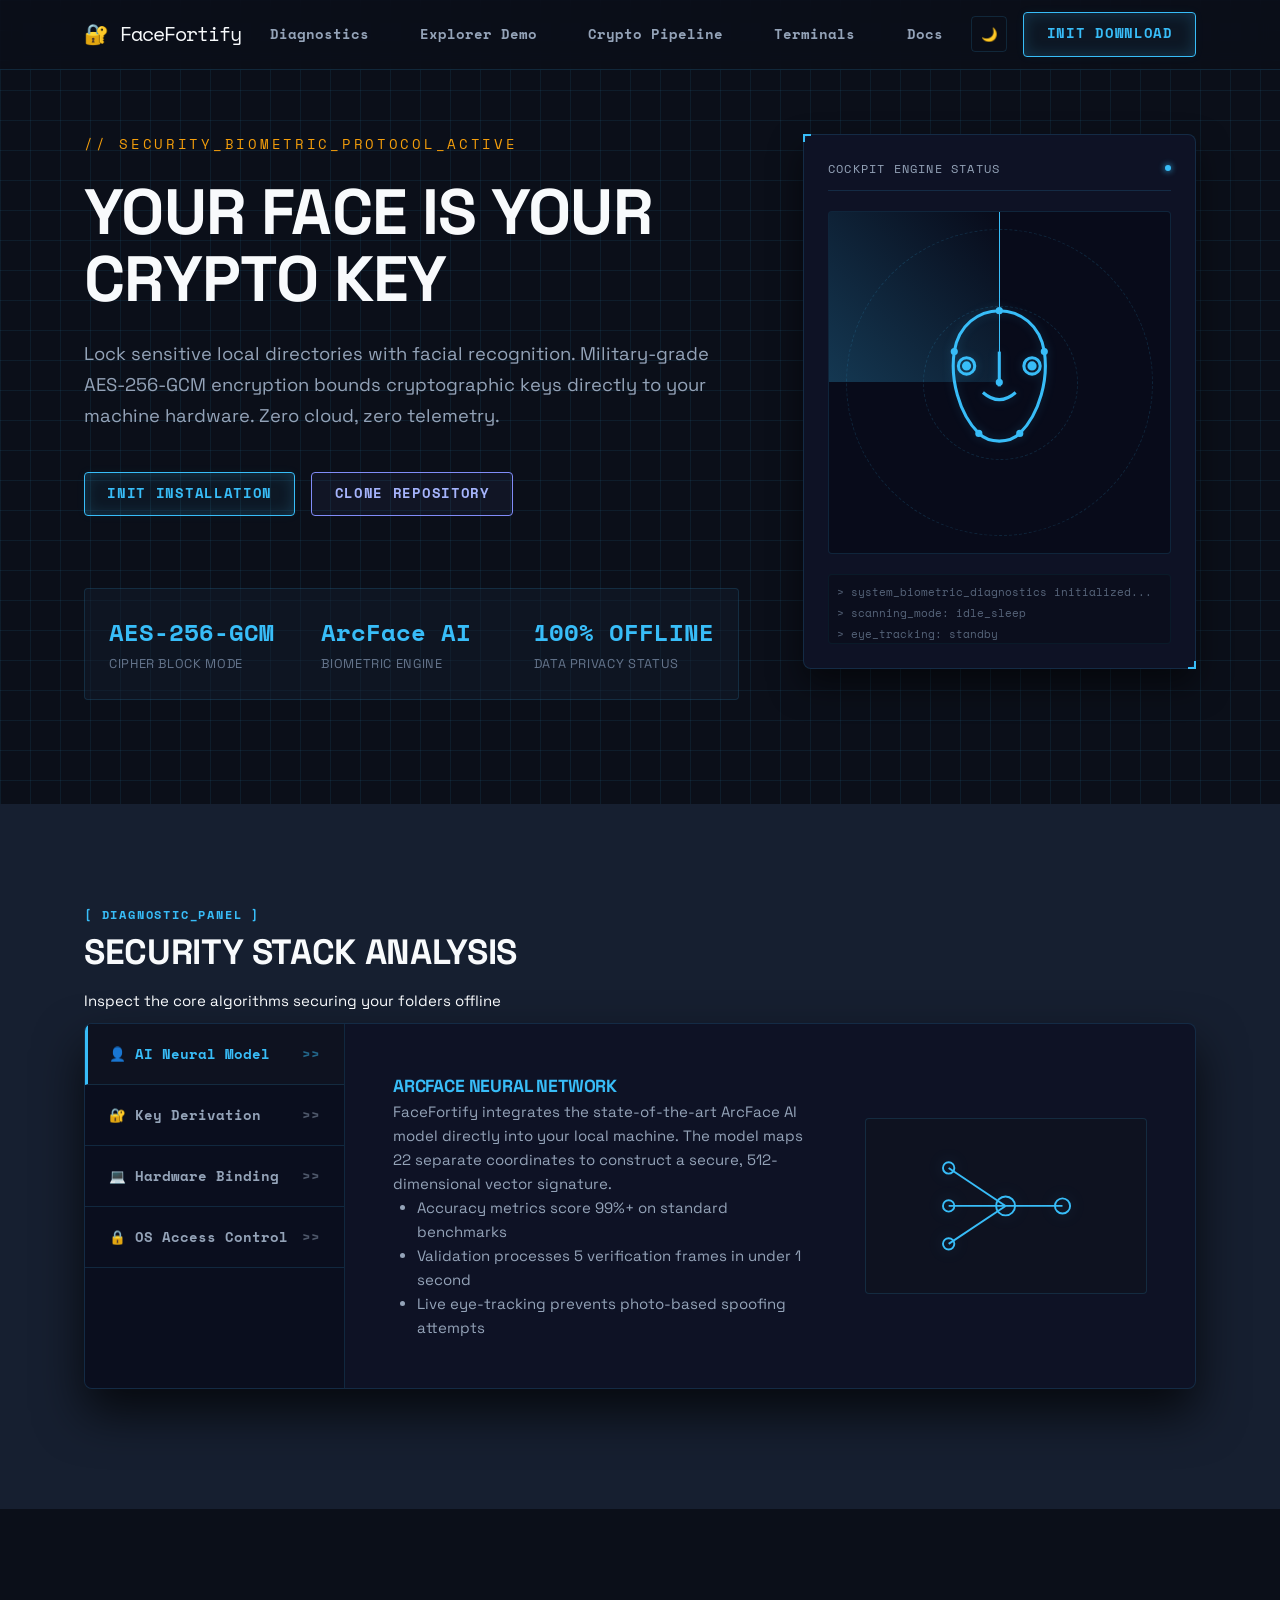
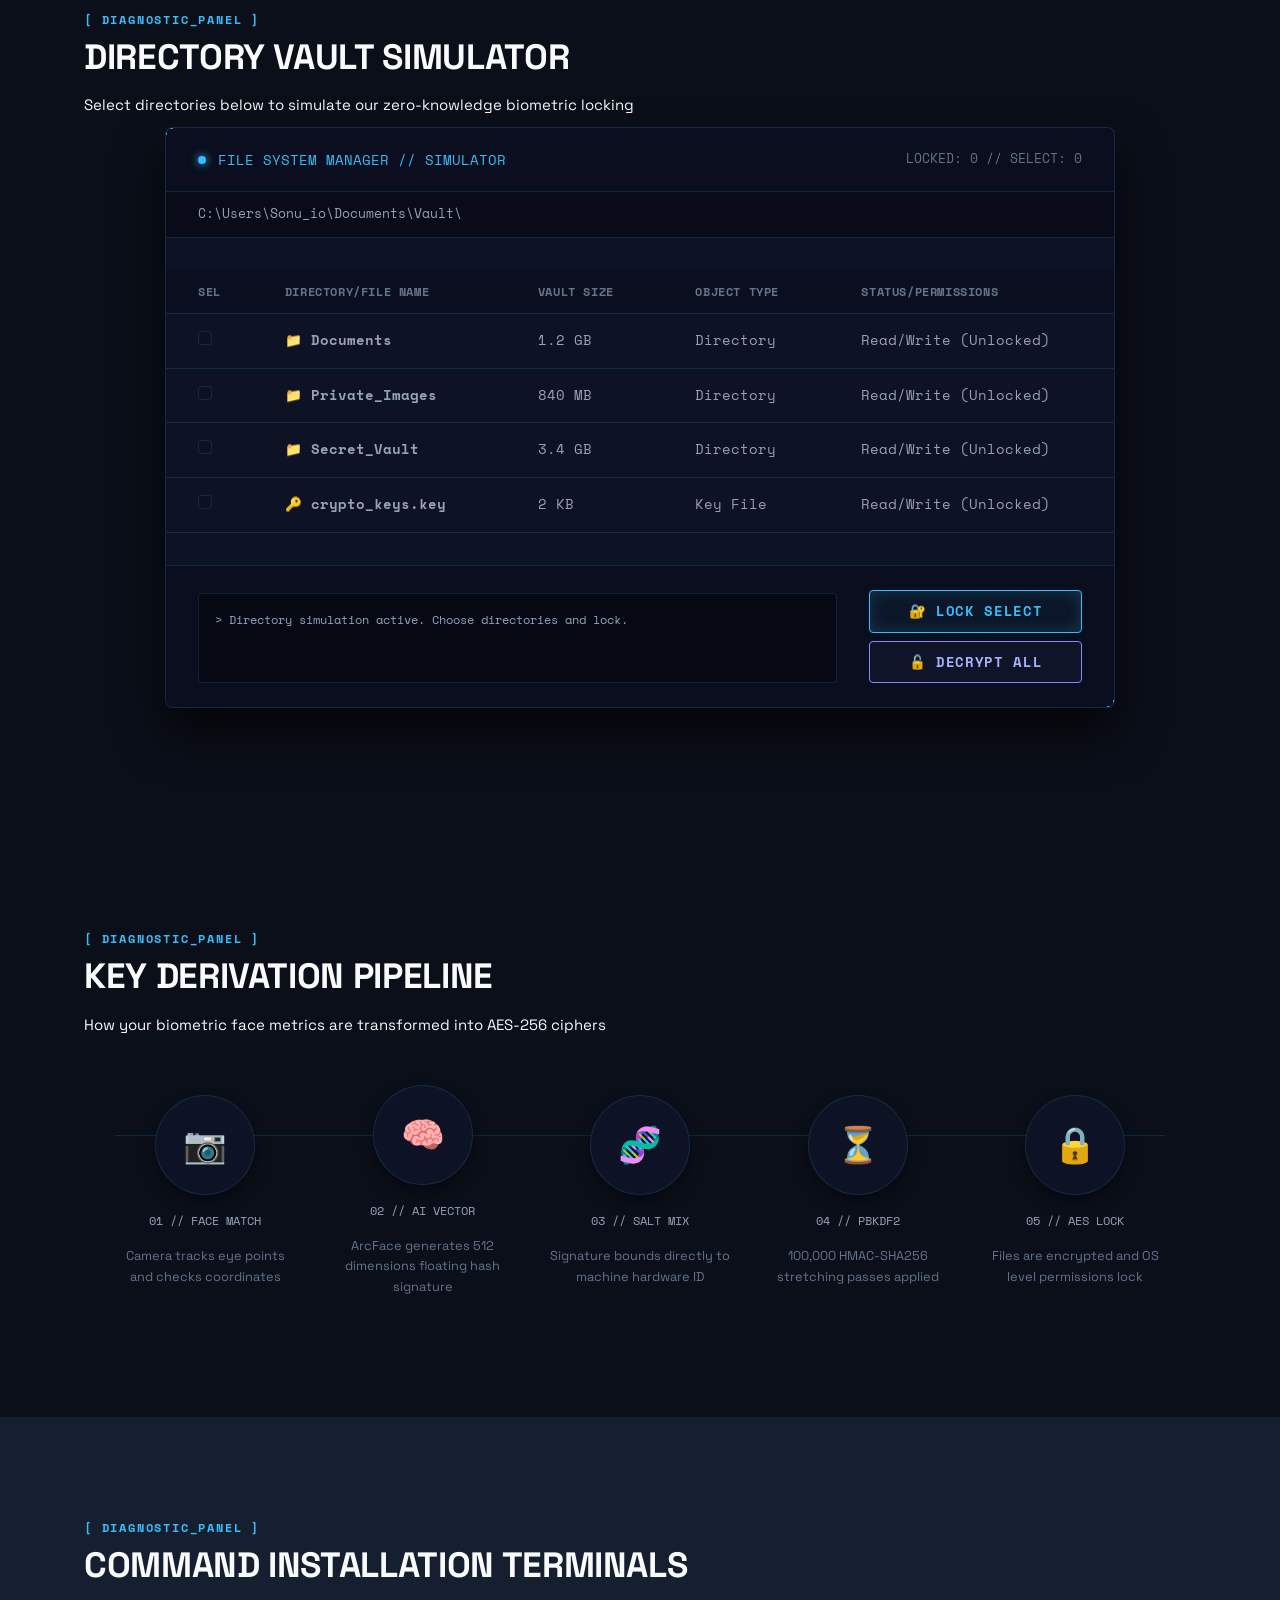
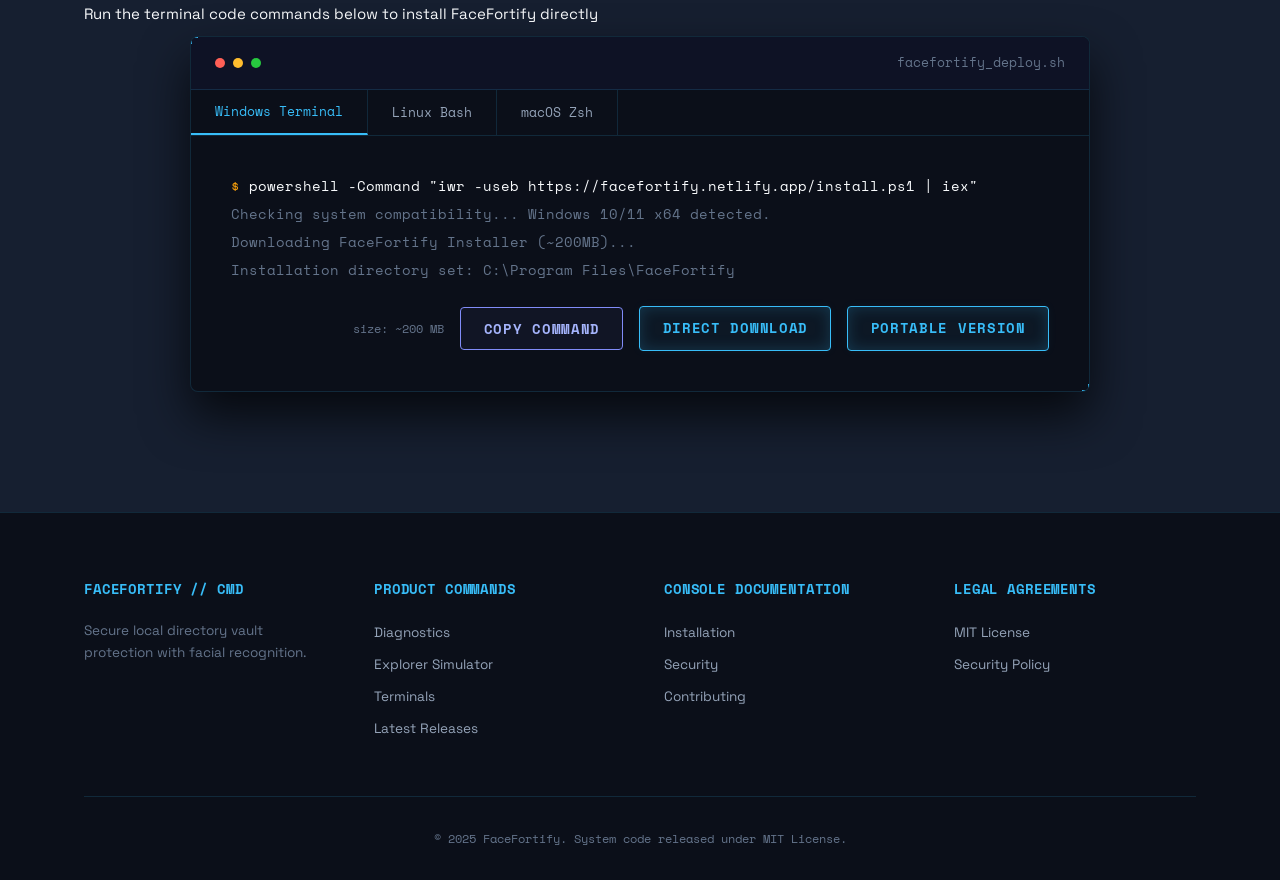
==== commit fcdc398a: "feat: add immersive biometric console stylesheet and simplify navigation logo" ====
--- a/index.html
+++ b/index.html
@@ -31,7 +31,7 @@
         <div class="container">
             <div class="nav-wrapper">
                 <a href="index.html" class="logo">
-                    🔐 <span>FaceFortify</span> <span class="logo-sub">// CMD</span>
+                    🔐 <span>FaceFortify</span>
                 </a>
                 <ul class="nav-menu" id="nav-menu">
                     <li><a href="#diagnostic-console">Diagnostics</a></li>
--- a/css/style.css
+++ b/css/style.css
@@ -169,6 +169,12 @@
     padding: 0 4rem;
 }
 
+@media (max-width: 1200px) {
+    .container {
+        padding: 0 2rem;
+    }
+}
+
 /* Monospace text blocks */
 .monospace {
     font-family: 'Space Mono', monospace;
@@ -440,7 +446,7 @@
     transition: var(--transition);
 }
 
-@media (max-width: 968px) {
+@media (max-width: 1080px) {
     .hamburger-menu {
         display: block;
     }
@@ -842,7 +848,7 @@
     }
 }
 
-@media (max-width: 968px) {
+@media (max-width: 1080px) {
     .diag-container {
         grid-template-columns: 1fr;
     }
@@ -1145,7 +1151,7 @@
     color: var(--text-light);
 }
 
-@media (max-width: 968px) {
+@media (max-width: 1080px) {
     .pipeline-flow {
         flex-direction: column;
     }
@@ -1336,7 +1342,7 @@
     width: 100%;
 }
 
-@media (max-width: 968px) {
+@media (max-width: 1080px) {
     .container {
         padding: 0 2rem;
     }
@@ -1422,6 +1428,11 @@
     /* Hide nav primary download button to save space */
     .nav .nav-download-btn {
         display: none !important;
+    }
+
+    /* Center-align footer sections on mobile */
+    .footer-section {
+        text-align: center;
     }
 
     /* Responsive margins */
@@ -1797,7 +1808,7 @@
 }
 
 /* Responsive adjustments for two-column docs layout */
-@media (max-width: 968px) {
+@media (max-width: 1080px) {
     .docs-hub-layout {
         display: flex;
         flex-direction: column;
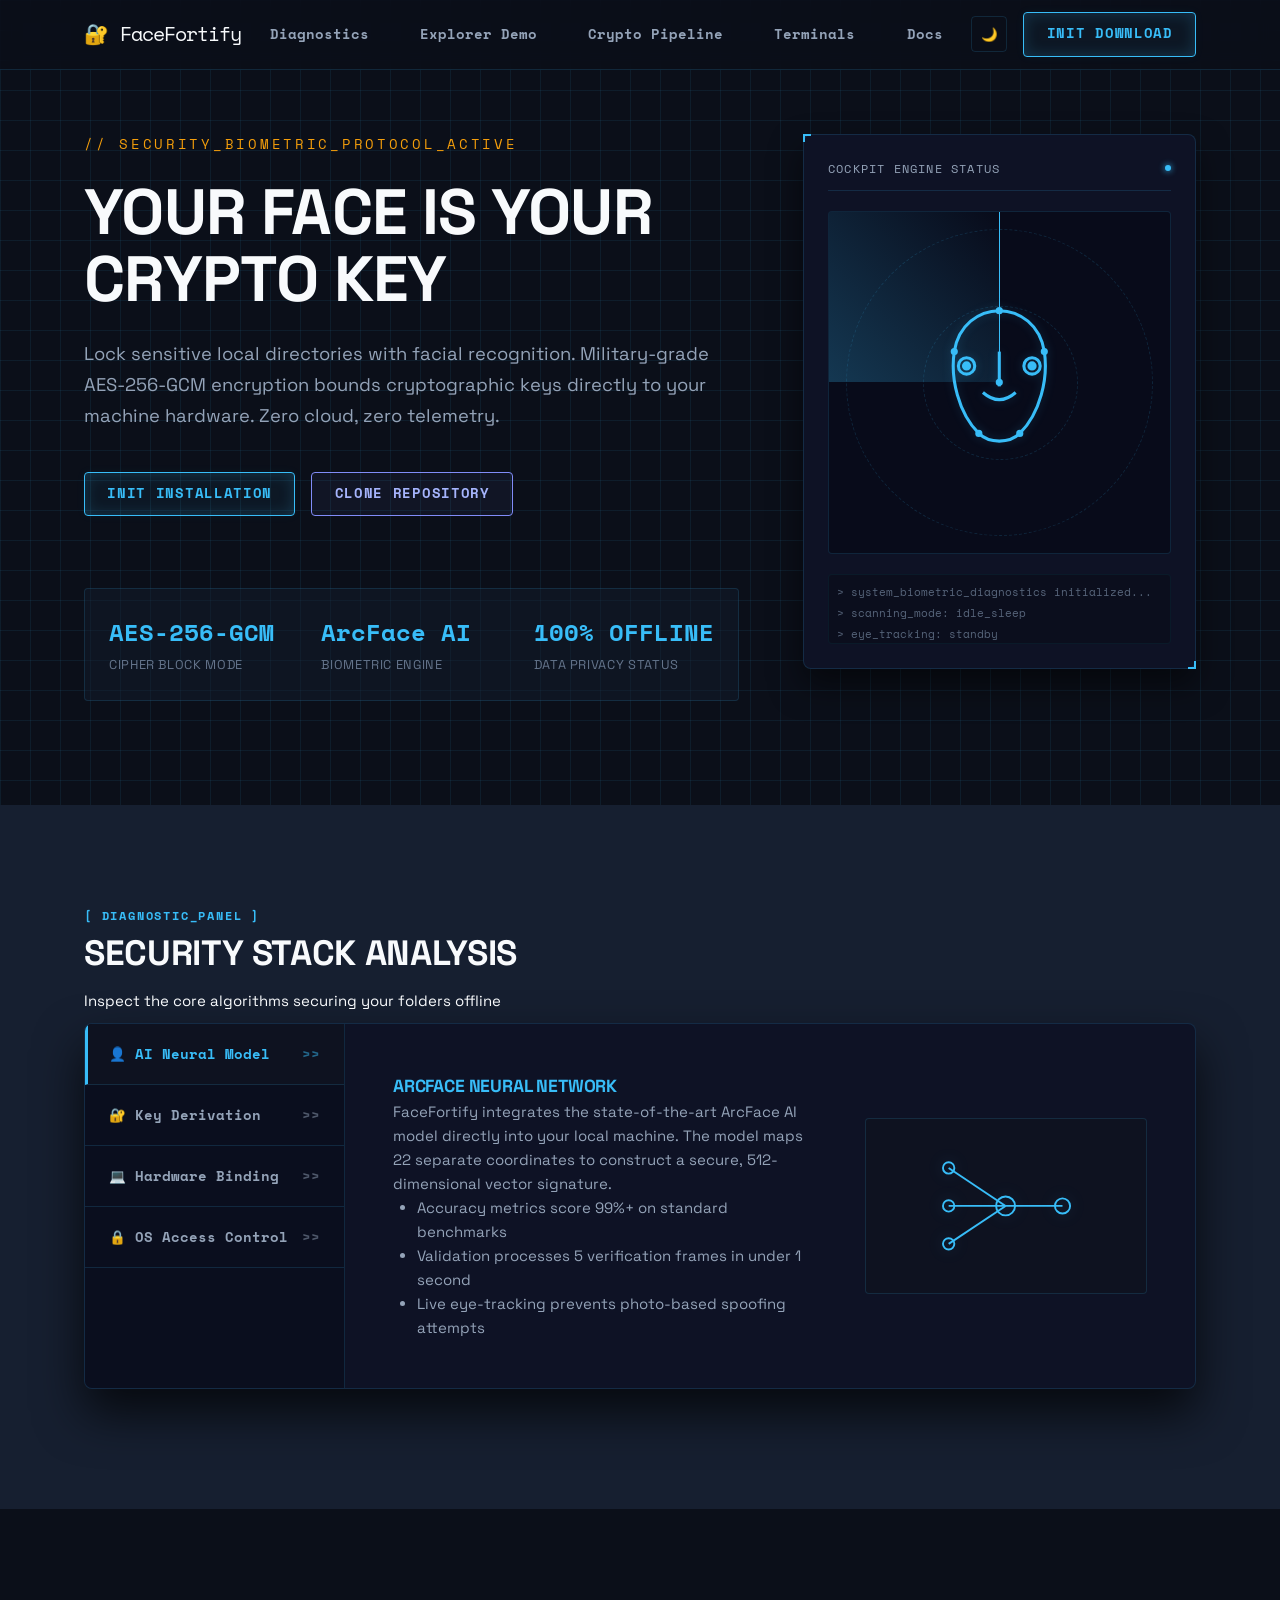
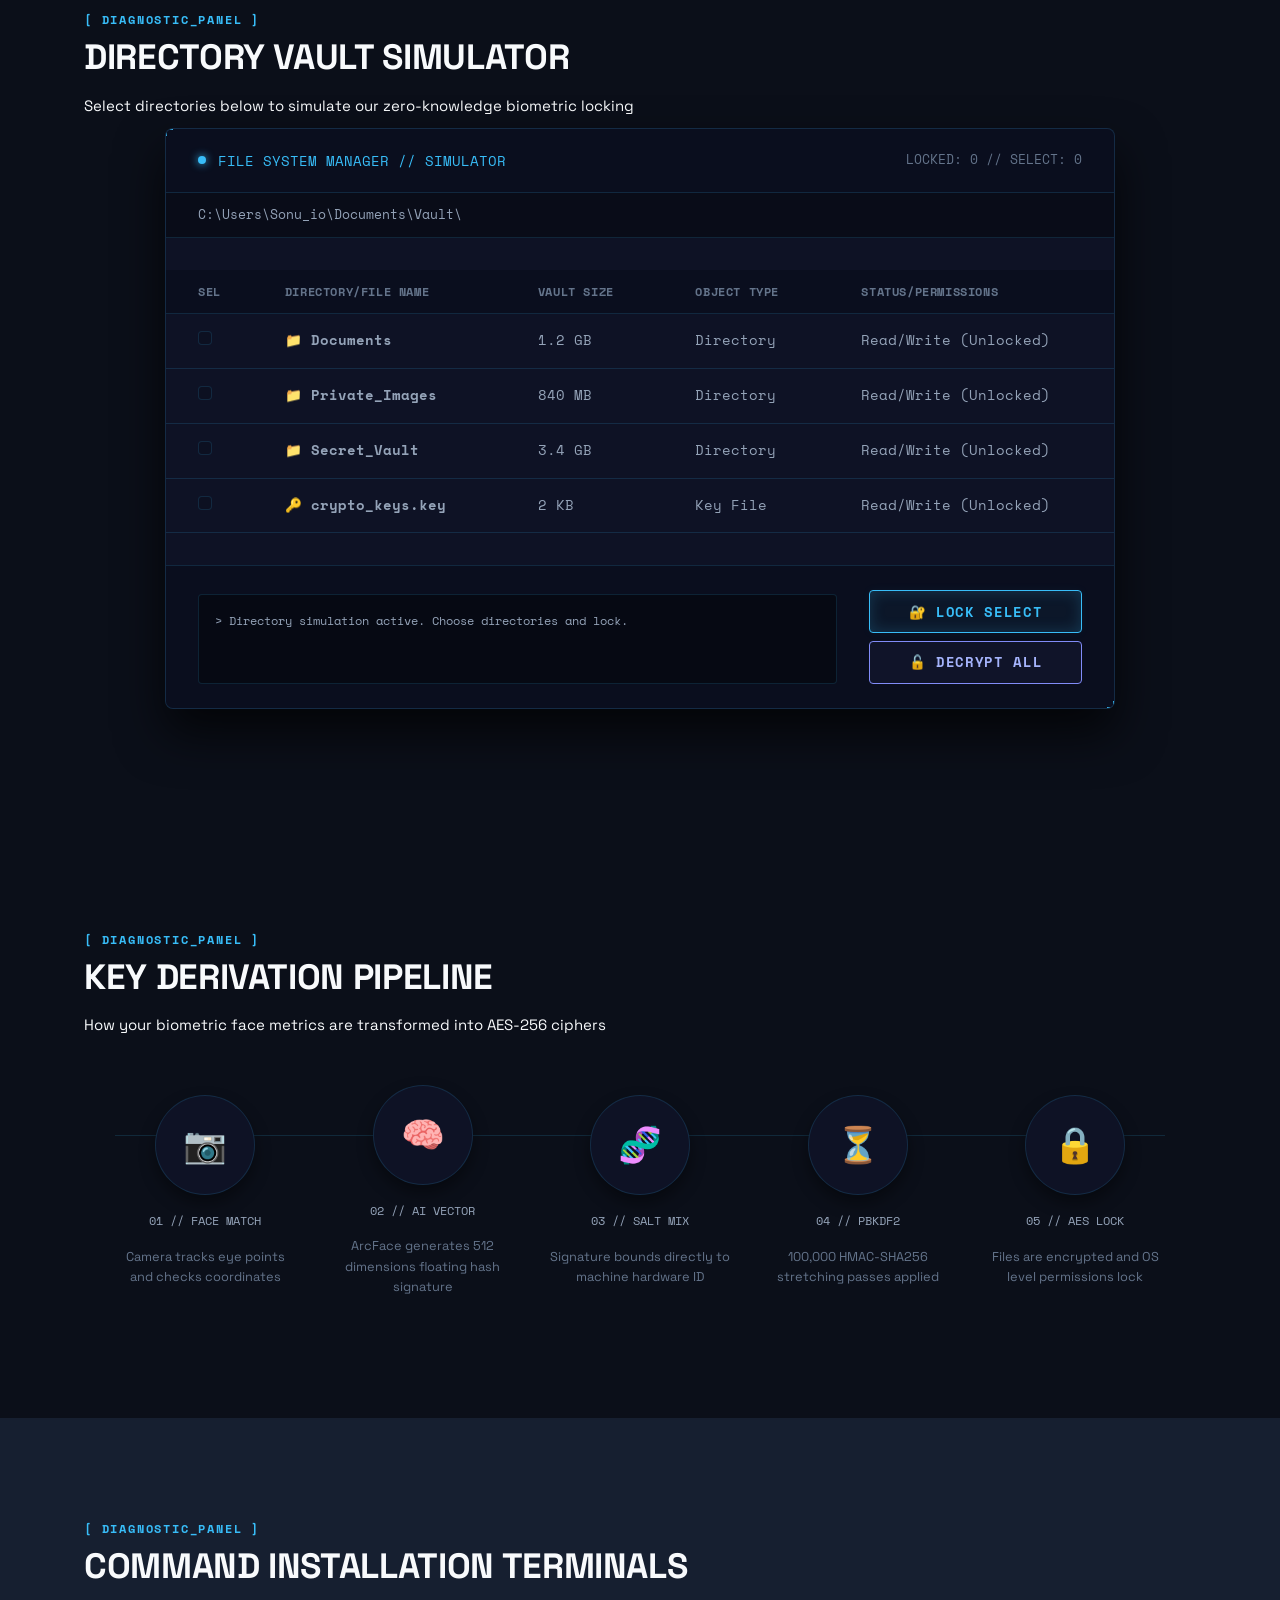
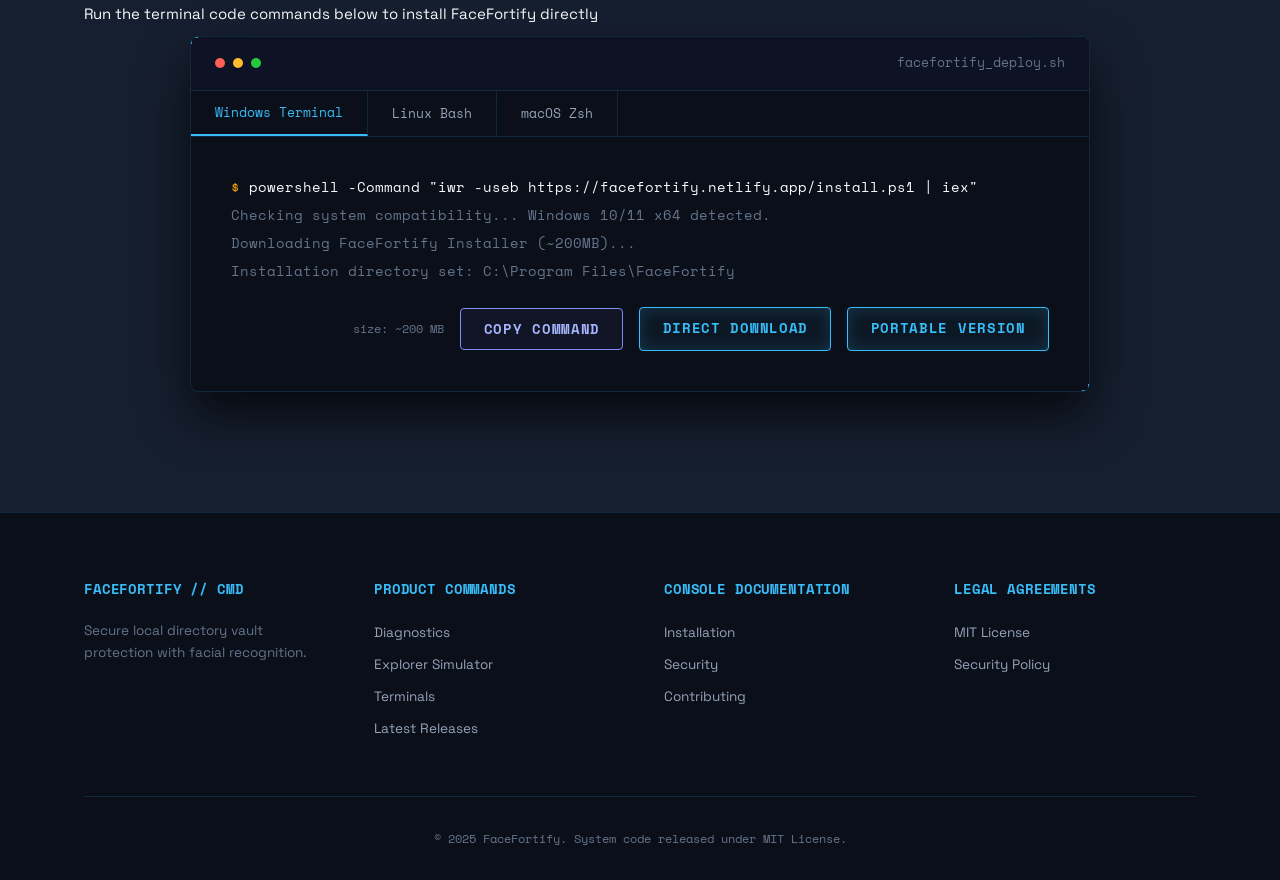
==== commit 3aff1c29: "feat: implement explorer table container and add base biometrics console stylesheet" ====
--- a/index.html
+++ b/index.html
@@ -314,20 +314,22 @@
                     C:\Users\Sonu_io\Documents\Vault\
                 </div>
 
-                <table class="explorer-table">
-                    <thead>
-                        <tr>
-                            <th class="explorer-th" style="width: 60px;">SEL</th>
-                            <th class="explorer-th">DIRECTORY/FILE NAME</th>
-                            <th class="explorer-th">VAULT SIZE</th>
-                            <th class="explorer-th">OBJECT TYPE</th>
-                            <th class="explorer-th">STATUS/PERMISSIONS</th>
-                        </tr>
-                    </thead>
-                    <tbody id="directory-list-body">
-                        <!-- Dynamic directory rows will be loaded by main.js -->
-                    </tbody>
-                </table>
+                <div class="explorer-table-wrapper">
+                    <table class="explorer-table">
+                        <thead>
+                            <tr>
+                                <th class="explorer-th" style="width: 60px;">SEL</th>
+                                <th class="explorer-th">DIRECTORY/FILE NAME</th>
+                                <th class="explorer-th">VAULT SIZE</th>
+                                <th class="explorer-th">OBJECT TYPE</th>
+                                <th class="explorer-th">STATUS/PERMISSIONS</th>
+                            </tr>
+                        </thead>
+                        <tbody id="directory-list-body">
+                            <!-- Dynamic directory rows will be loaded by main.js -->
+                        </tbody>
+                    </table>
+                </div>
 
                 <div class="explorer-console-deck">
                     <div class="explorer-log-terminal" id="explorer-console-logs">
--- a/css/style.css
+++ b/css/style.css
@@ -456,6 +456,7 @@
         top: 0;
         right: 0;
         width: 300px;
+        max-width: 100%;
         height: 100vh;
         background: var(--bg-secondary);
         border-left: 1px solid var(--border-color);
@@ -533,6 +534,7 @@
 .hero-buttons {
     display: flex;
     gap: 1rem;
+    flex-wrap: wrap;
 }
 
 .hero-stats {
@@ -544,6 +546,11 @@
     padding: 1.5rem;
     border: 1px solid var(--border-color);
     border-radius: var(--radius-sm);
+}
+
+.stat {
+    display: flex;
+    flex-direction: column;
 }
 
 .stat-number {
@@ -679,8 +686,10 @@
         gap: 3rem;
     }
 
-    .hero-buttons {
-        flex-direction: column;
+    .biometric-scanner-cockpit {
+        max-width: 420px;
+        margin: 0 auto;
+        width: 100%;
     }
 }
 
@@ -858,12 +867,29 @@
         overflow-x: auto;
         border-right: none;
         border-bottom: 1px solid var(--border-color);
+        scrollbar-width: thin;
+    }
+
+    .diag-tabs-menu::-webkit-scrollbar {
+        height: 4px;
+    }
+
+    .diag-tabs-menu::-webkit-scrollbar-thumb {
+        background: var(--primary-color);
+        border-radius: var(--radius-sm);
     }
 
     .diag-tab-btn {
         border-bottom: none;
         border-right: 1px solid var(--border-color);
         flex-shrink: 0;
+    }
+
+    .diag-tab-btn.active {
+        border-left: none;
+        border-bottom: 3px solid var(--primary-color);
+        padding-left: 1.5rem;
+        padding-bottom: calc(1.25rem - 3px);
     }
 
     .diag-panel-layout {
@@ -925,6 +951,31 @@
     font-family: 'Space Mono', monospace;
     font-size: 0.8rem;
     color: var(--text-secondary);
+}
+
+.explorer-table-wrapper {
+    width: 100%;
+    overflow-x: auto;
+    -webkit-overflow-scrolling: touch;
+    scrollbar-width: thin;
+}
+
+.explorer-table-wrapper::-webkit-scrollbar {
+    height: 6px;
+}
+
+.explorer-table-wrapper::-webkit-scrollbar-track {
+    background: var(--bg-primary);
+}
+
+.explorer-table-wrapper::-webkit-scrollbar-thumb {
+    background: var(--bg-tertiary);
+    border: 1px solid var(--border-color);
+    border-radius: var(--radius-sm);
+}
+
+.explorer-table-wrapper::-webkit-scrollbar-thumb:hover {
+    background: var(--primary-color);
 }
 
 /* Files Explorer Table list */
@@ -1377,6 +1428,16 @@
         font-size: 1.25rem;
     }
 
+    .hero-stats {
+        grid-template-columns: 1fr;
+        gap: 1.25rem;
+        padding: 1.25rem;
+    }
+
+    .diag-panel-content {
+        padding: 1.5rem;
+    }
+
     .footer-content {
         grid-template-columns: repeat(2, 1fr);
         gap: 2rem;
@@ -1391,6 +1452,11 @@
 @media (max-width: 600px) {
     h1 {
         font-size: 2.2rem;
+    }
+
+    .hero-tag {
+        font-size: 0.7rem;
+        letter-spacing: 0.1em;
     }
 
     /* Hide non-critical explorer columns to prevent horizontal overflow */
@@ -1401,6 +1467,37 @@
         display: none !important;
     }
 
+    .explorer-header {
+        flex-direction: column;
+        align-items: flex-start;
+        gap: 0.5rem;
+        padding: 1rem;
+    }
+
+    .console-tab-selectors {
+        overflow-x: auto;
+        white-space: nowrap;
+        -webkit-overflow-scrolling: touch;
+        scrollbar-width: thin;
+    }
+
+    .console-tab-selectors::-webkit-scrollbar {
+        height: 4px;
+    }
+
+    .console-tab-selectors::-webkit-scrollbar-thumb {
+        background: var(--primary-color);
+        border-radius: var(--radius-sm);
+    }
+
+    .console-tab-btn {
+        flex-shrink: 0;
+    }
+
+    .download-shell-panel {
+        padding: 1.5rem;
+    }
+
     /* Stack console actions vertically */
     .console-actions-bar {
         flex-direction: column;
@@ -1434,22 +1531,11 @@
     .footer-section {
         text-align: center;
     }
-
-    /* Responsive margins */
-    .hero-stats {
-        grid-template-columns: 1fr;
-        gap: 1rem;
-        margin-top: 2rem;
-    }
 }
 
 @media (max-width: 480px) {
     .container {
         padding: 0 1.25rem;
-    }
-
-    .diag-panel-content {
-        padding: 1.5rem;
     }
 
     .diag-visual-slot {
@@ -1469,6 +1555,12 @@
     .footer-content {
         grid-template-columns: 1fr;
         gap: 1.5rem;
+    }
+}
+
+@media (max-width: 400px) {
+    .logo {
+        font-size: 1.1rem;
     }
 }
 
@@ -1841,6 +1933,15 @@
         box-sizing: border-box;
         white-space: nowrap;
     }
+
+    .docs-sidebar-menu::-webkit-scrollbar {
+        height: 4px;
+    }
+
+    .docs-sidebar-menu::-webkit-scrollbar-thumb {
+        background: var(--primary-color);
+        border-radius: var(--radius-sm);
+    }
     
     .docs-content-pane {
         width: 100%;
